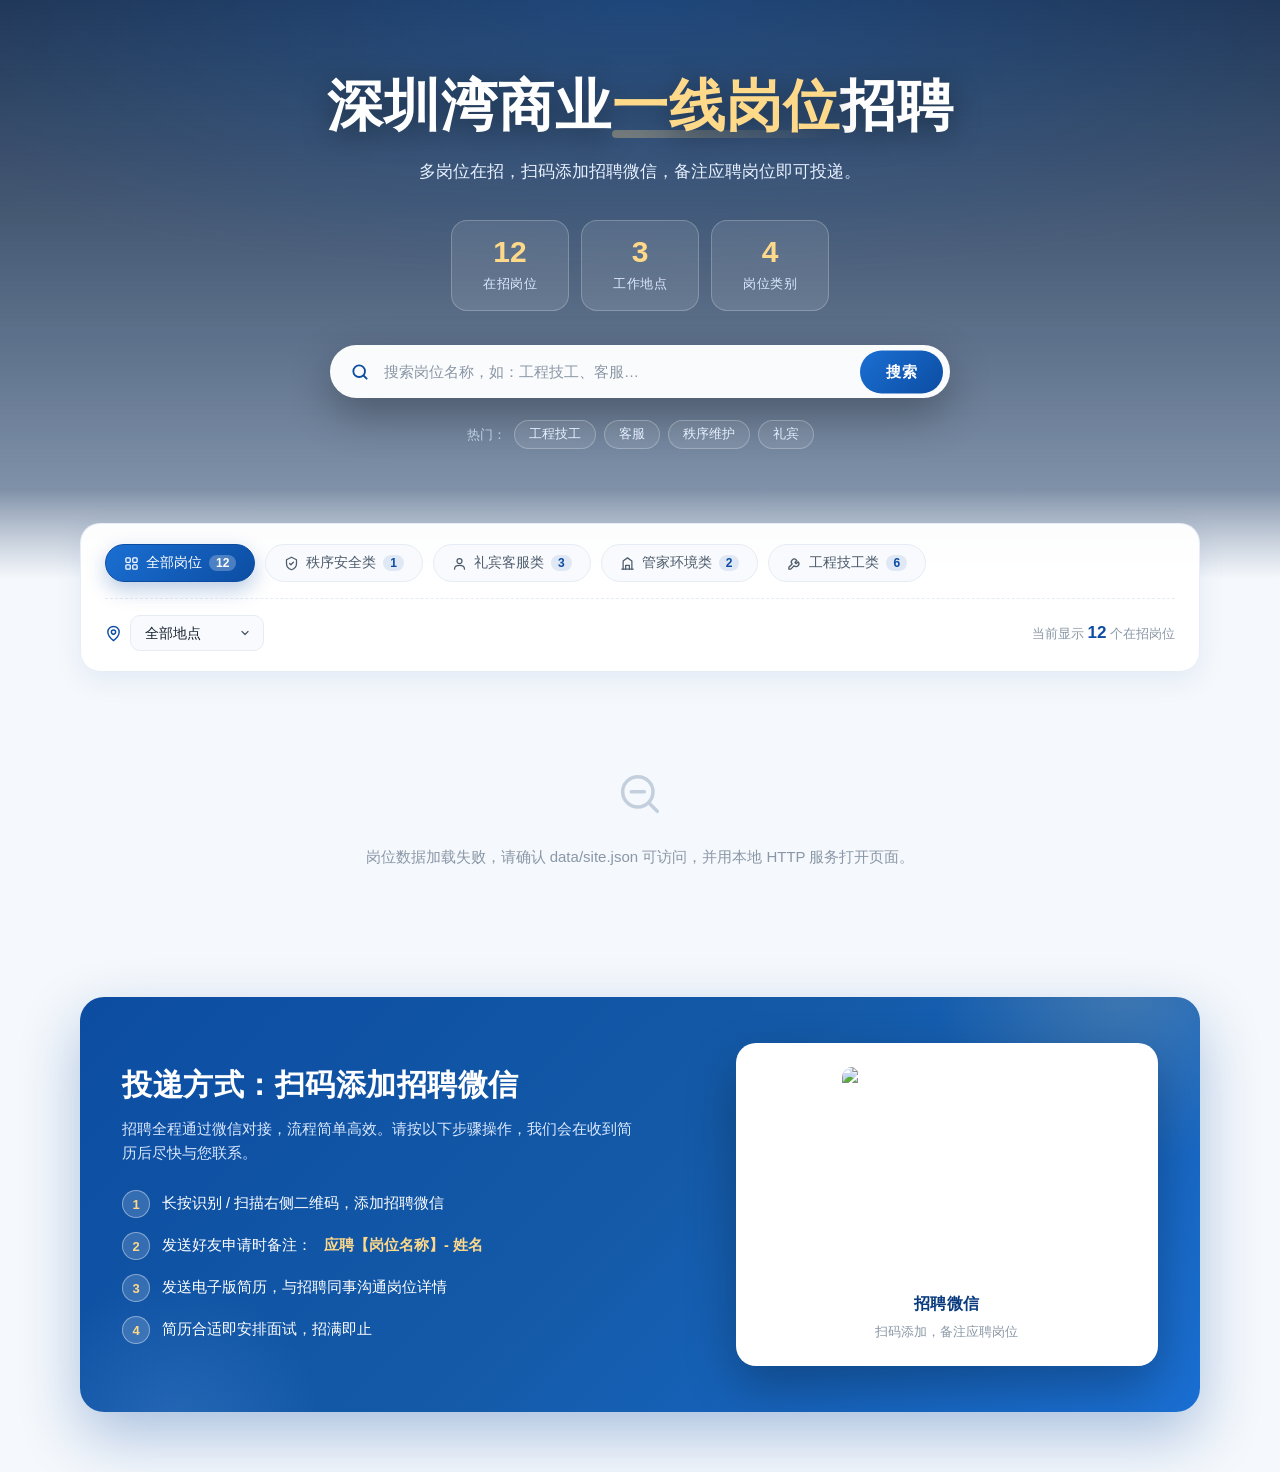
==== index.html @ 170312ee "Publish site: index.html" ====
<!DOCTYPE html>
<html lang="zh-CN">
<head>
    <meta charset="UTF-8">
    <meta name="viewport" content="width=device-width, initial-scale=1.0, viewport-fit=cover">
    <meta name="theme-color" content="#0c4da2">
    <meta name="site-data" content="data/site.json">
    <meta name="description" content="深圳湾商业一线岗位招聘，中国华润大厦、深圳湾万象城、华润金融大厦多岗位在招。">
    <title>深圳湾商业一线岗位招聘 | 中国华润大厦·深圳湾万象城·华润金融大厦</title>
    <style>
        /* ===== 设计令牌 ===== */
        * {
            margin: 0;
            padding: 0;
            box-sizing: border-box;
            -webkit-tap-highlight-color: transparent;
        }
        :root {
            --brand: #0c4da2;
            --brand-2: #1a6fd3;
            --brand-light: #3f8df0;
            --brand-deep: #083a7d;
            --brand-soft: #e8f1fc;
            --accent: #f5a623;
            --accent-soft: #fff6e5;
            --ink: #16212e;
            --ink-2: #4d5b6b;
            --ink-3: #8a97a6;
            --line: #e6ecf4;
            --line-2: #f0f4f9;
            --bg: #f5f8fc;
            --card: #ffffff;
            --radius: 20px;
            --radius-sm: 12px;
            --shadow-sm: 0 2px 10px rgba(12, 77, 162, 0.05);
            --shadow: 0 8px 28px rgba(12, 77, 162, 0.08);
            --shadow-lg: 0 22px 52px rgba(12, 77, 162, 0.16);
            --ease: cubic-bezier(0.4, 0, 0.2, 1);
            --safe-top: env(safe-area-inset-top, 0px);
            --safe-bottom: env(safe-area-inset-bottom, 0px);
        }
        html {
            scroll-behavior: smooth;
            -webkit-text-size-adjust: 100%;
        }
        body {
            font-family: "PingFang SC", "HarmonyOS Sans SC", "Microsoft YaHei", "Helvetica Neue", Arial, sans-serif;
            background: var(--bg);
            color: var(--ink);
            line-height: 1.65;
            -webkit-font-smoothing: antialiased;
            -moz-osx-font-smoothing: grayscale;
            overflow-x: hidden;
        }
        img { max-width: 100%; display: block; }
        button, input, select { font-family: inherit; }
        button { cursor: pointer; }

        /* ===== 滚动进度条 ===== */
        .scroll-progress {
            position: fixed;
            top: 0;
            left: 0;
            height: 3px;
            width: 0%;
            background: linear-gradient(90deg, var(--brand-2), var(--accent));
            z-index: 100;
            transition: width 0.1s linear;
            border-radius: 0 3px 3px 0;
        }

        /* ===== 顶部吸附栏 ===== */
        .sticky-bar {
            position: fixed;
            top: 0;
            left: 0;
            right: 0;
            z-index: 90;
            padding: calc(10px + var(--safe-top)) 16px 10px;
            background: rgba(255, 255, 255, 0.88);
            backdrop-filter: saturate(180%) blur(16px);
            -webkit-backdrop-filter: saturate(180%) blur(16px);
            border-bottom: 1px solid rgba(230, 236, 244, 0.9);
            transform: translateY(-105%);
            transition: transform 0.35s var(--ease), box-shadow 0.35s var(--ease);
        }
        .sticky-bar.show {
            transform: translateY(0);
            box-shadow: 0 4px 20px rgba(12, 77, 162, 0.08);
        }
        .sticky-inner {
            max-width: 1160px;
            margin: 0 auto;
            display: flex;
            align-items: center;
            gap: 12px;
        }
        .sticky-brand {
            display: flex;
            align-items: center;
            gap: 8px;
            font-size: 15px;
            font-weight: 800;
            color: var(--brand-deep);
            white-space: nowrap;
            letter-spacing: 0.5px;
        }
        .sticky-brand .dot {
            width: 8px;
            height: 8px;
            border-radius: 50%;
            background: linear-gradient(135deg, var(--brand-2), var(--accent));
            box-shadow: 0 0 0 4px rgba(26, 111, 211, 0.14);
        }
        .sticky-search {
            flex: 1;
            position: relative;
            display: flex;
            align-items: center;
        }
        .sticky-search svg {
            position: absolute;
            left: 14px;
            width: 16px;
            height: 16px;
            stroke: var(--ink-3);
            pointer-events: none;
        }
        .sticky-search input {
            width: 100%;
            border: 1.5px solid var(--line);
            background: rgba(244, 247, 251, 0.9);
            border-radius: 999px;
            padding: 10px 38px 10px 40px;
            font-size: 14px;
            color: var(--ink);
            outline: none;
            transition: all 0.2s var(--ease);
        }
        .sticky-search input:focus {
            border-color: var(--brand-2);
            background: #fff;
            box-shadow: 0 0 0 3px rgba(26, 111, 211, 0.12);
        }
        .sticky-search input::-webkit-search-cancel-button { display: none; }
        .sticky-clear {
            position: absolute;
            right: 10px;
            width: 22px;
            height: 22px;
            border: none;
            border-radius: 50%;
            background: #dbe4ee;
            color: #fff;
            font-size: 14px;
            line-height: 1;
            display: none;
            align-items: center;
            justify-content: center;
            transition: background 0.2s;
        }
        .sticky-clear.show { display: flex; }
        .sticky-clear:hover { background: var(--ink-3); }
        .sticky-count {
            font-size: 13px;
            white-space: nowrap;
            padding: 6px 12px;
            background: var(--brand-soft);
            border-radius: 999px;
            color: var(--brand);
            font-weight: 600;
        }
        .sticky-count b { font-size: 15px; }

        /* ===== Hero ===== */
        .hero {
            position: relative;
            color: #fff;
            padding: calc(72px + var(--safe-top)) 22px 130px;
            background:
                radial-gradient(120% 80% at 50% 0%, rgba(26, 111, 211, 0.35) 0%, transparent 60%),
                linear-gradient(180deg, rgba(4, 22, 50, 0.88) 0%, rgba(6, 34, 72, 0.68) 50%, rgba(10, 46, 92, 0.42) 100%),
                url("https://aka.doubaocdn.com/s/ggFXIgOr6N") center 30% / cover no-repeat;
            text-align: center;
            overflow: hidden;
        }
        .hero::after {
            content: "";
            position: absolute;
            left: 0; right: 0; bottom: 0;
            height: 90px;
            background: linear-gradient(180deg, transparent, var(--bg));
            z-index: 1;
            pointer-events: none;
        }
        .hero-inner {
            position: relative;
            z-index: 2;
            max-width: 1080px;
            margin: 0 auto;
        }
        .hero h1 {
            font-size: clamp(30px, 6vw, 56px);
            font-weight: 800;
            letter-spacing: 1px;
            line-height: 1.22;
            margin-bottom: 18px;
            text-shadow: 0 6px 30px rgba(0, 0, 0, 0.4);
            animation: fadeDown 0.7s var(--ease) both;
        }
        .hero h1 em {
            font-style: normal;
            color: #ffd98a;
            position: relative;
            display: inline-block;
        }
        .hero h1 em::after {
            content: "";
            position: absolute;
            left: 0; right: 0;
            bottom: 2px;
            height: 8px;
            background: linear-gradient(90deg, rgba(255, 217, 138, 0.35), rgba(255, 217, 138, 0));
            border-radius: 4px;
            z-index: -1;
        }
        .hero-sub {
            font-size: clamp(14px, 2.2vw, 17px);
            color: #e6f0ff;
            max-width: 620px;
            margin: 0 auto 34px;
            opacity: 0.92;
            animation: fadeDown 0.7s var(--ease) 0.1s both;
        }
        .hero-stats {
            display: flex;
            justify-content: center;
            gap: 12px;
            flex-wrap: wrap;
            margin-bottom: 34px;
            animation: fadeDown 0.7s var(--ease) 0.2s both;
        }
        .hero-stat {
            background: rgba(255, 255, 255, 0.1);
            border: 1px solid rgba(255, 255, 255, 0.22);
            backdrop-filter: blur(10px);
            -webkit-backdrop-filter: blur(10px);
            border-radius: 16px;
            padding: 14px 28px;
            min-width: 118px;
            transition: transform 0.25s var(--ease), background 0.25s;
        }
        .hero-stat:hover {
            background: rgba(255, 255, 255, 0.16);
            transform: translateY(-3px);
        }
        .hero-stat b {
            display: block;
            font-size: 30px;
            font-weight: 800;
            color: #ffd98a;
            line-height: 1.15;
            font-variant-numeric: tabular-nums;
        }
        .hero-stat span {
            font-size: 12.5px;
            color: #dbe9ff;
            letter-spacing: 0.5px;
        }

        /* ===== 搜索框 ===== */
        .hero-search {
            position: relative;
            max-width: 620px;
            margin: 0 auto 22px;
            animation: fadeDown 0.7s var(--ease) 0.3s both;
        }
        .hero-search input {
            width: 100%;
            border: none;
            outline: none;
            background: rgba(255, 255, 255, 0.97);
            border-radius: 999px;
            padding: 18px 132px 18px 54px;
            font-size: 15px;
            color: var(--ink);
            box-shadow: 0 16px 44px rgba(0, 0, 0, 0.3);
            transition: box-shadow 0.25s var(--ease);
        }
        .hero-search input:focus {
            box-shadow: 0 16px 44px rgba(0, 0, 0, 0.3), 0 0 0 4px rgba(255, 217, 138, 0.35);
        }
        .hero-search input::placeholder { color: var(--ink-3); }
        .hero-search .search-icon {
            position: absolute;
            left: 20px;
            top: 50%;
            transform: translateY(-50%);
            width: 20px;
            height: 20px;
            stroke: var(--brand);
            pointer-events: none;
        }
        .hero-search .search-btn {
            position: absolute;
            right: 7px;
            top: 50%;
            transform: translateY(-50%);
            border: none;
            cursor: pointer;
            background: linear-gradient(135deg, var(--brand-2), var(--brand));
            color: #fff;
            border-radius: 999px;
            padding: 12px 26px;
            font-size: 15px;
            font-weight: 600;
            transition: transform 0.2s var(--ease), box-shadow 0.2s;
            letter-spacing: 0.5px;
        }
        .hero-search .search-btn:hover {
            transform: translateY(-50%) scale(1.04);
            box-shadow: 0 8px 22px rgba(26, 111, 211, 0.5);
        }
        .hero-search .search-btn:active { transform: translateY(-50%) scale(0.97); }
        .hero-search .clear-btn {
            position: absolute;
            left: 44px;
            top: 50%;
            transform: translateY(-50%);
            width: 22px;
            height: 22px;
            border: none;
            border-radius: 50%;
            background: #dbe4ee;
            color: #fff;
            font-size: 14px;
            line-height: 1;
            display: none;
            align-items: center;
            justify-content: center;
            transition: background 0.2s;
        }
        .hero-search .clear-btn.show { display: flex; }
        .hero-search .clear-btn:hover { background: var(--ink-3); }

        /* ===== 热门搜索标签 ===== */
        .hot-tags {
            display: flex;
            justify-content: center;
            align-items: center;
            flex-wrap: wrap;
            gap: 8px;
            font-size: 13px;
            color: rgba(219, 233, 255, 0.75);
            animation: fadeDown 0.7s var(--ease) 0.4s both;
        }
        .hot-tags button {
            border: 1px solid rgba(255, 255, 255, 0.25);
            background: rgba(255, 255, 255, 0.08);
            color: #e6f0ff;
            border-radius: 999px;
            padding: 5px 14px;
            font-size: 12.5px;
            transition: all 0.2s var(--ease);
        }
        .hot-tags button:hover {
            background: rgba(255, 217, 138, 0.2);
            border-color: rgba(255, 217, 138, 0.6);
            color: #ffd98a;
            transform: translateY(-1px);
        }

        /* ===== 主体容器 ===== */
        .container {
            max-width: 1160px;
            margin: 0 auto;
            padding: 0 20px;
        }

        /* ===== 筛选栏 ===== */
        .toolbar {
            margin-top: -56px;
            position: relative;
            z-index: 5;
            background: rgba(255, 255, 255, 0.96);
            backdrop-filter: blur(10px);
            border-radius: var(--radius);
            box-shadow: var(--shadow);
            padding: 20px 24px;
            border: 1px solid rgba(230, 236, 244, 0.9);
        }
        .chips {
            display: flex;
            flex-wrap: wrap;
            gap: 10px;
            margin-bottom: 16px;
        }
        .chip {
            border: 1.5px solid var(--line);
            background: #f8fafd;
            color: var(--ink-2);
            border-radius: 999px;
            padding: 9px 18px;
            font-size: 14px;
            font-weight: 500;
            cursor: pointer;
            transition: all 0.22s var(--ease);
            display: inline-flex;
            align-items: center;
            gap: 7px;
            white-space: nowrap;
        }
        .chip svg {
            width: 15px;
            height: 15px;
            stroke: currentColor;
            flex-shrink: 0;
        }
        .chip .chip-num {
            font-size: 12px;
            font-weight: 700;
            background: rgba(12, 77, 162, 0.1);
            color: var(--brand);
            border-radius: 999px;
            padding: 1px 7px;
            min-width: 20px;
            text-align: center;
            transition: all 0.22s;
        }
        .chip:hover {
            border-color: var(--brand-2);
            color: var(--brand);
            transform: translateY(-1px);
        }
        .chip.active {
            background: linear-gradient(135deg, var(--brand-2), var(--brand));
            border-color: var(--brand);
            color: #fff;
            box-shadow: 0 8px 20px rgba(12, 77, 162, 0.28);
        }
        .chip.active .chip-num {
            background: rgba(255, 255, 255, 0.25);
            color: #fff;
        }
        .toolbar-row {
            display: flex;
            align-items: center;
            justify-content: space-between;
            gap: 14px;
            flex-wrap: wrap;
            border-top: 1px dashed var(--line);
            padding-top: 16px;
        }
        .toolbar-left {
            display: flex;
            align-items: center;
            gap: 12px;
            flex-wrap: wrap;
        }
        .location-select {
            position: relative;
            display: flex;
            align-items: center;
            gap: 8px;
            font-size: 14px;
            color: var(--ink-2);
        }
        .location-select > svg {
            width: 17px;
            height: 17px;
            stroke: var(--brand);
            flex-shrink: 0;
        }
        .location-select select {
            border: 1.5px solid var(--line);
            background: #f8fafd;
            border-radius: 10px;
            padding: 9px 34px 9px 14px;
            font-size: 14px;
            color: var(--ink);
            outline: none;
            cursor: pointer;
            appearance: none;
            background-image: url("data:image/svg+xml,%3Csvg xmlns='http://www.w3.org/2000/svg' width='12' height='12' viewBox='0 0 24 24' fill='none' stroke='%234d5b6b' stroke-width='2.5' stroke-linecap='round' stroke-linejoin='round'%3E%3Cpolyline points='6 9 12 15 18 9'/%3E%3C/svg%3E");
            background-repeat: no-repeat;
            background-position: right 12px center;
            transition: all 0.2s;
        }
        .location-select select:focus {
            border-color: var(--brand-2);
            box-shadow: 0 0 0 3px rgba(26, 111, 211, 0.12);
        }
        .reset-btn {
            display: none;
            align-items: center;
            gap: 6px;
            border: 1.5px solid var(--line);
            background: #fff;
            color: var(--ink-2);
            border-radius: 10px;
            padding: 9px 14px;
            font-size: 13.5px;
            transition: all 0.2s;
        }
        .reset-btn.show { display: inline-flex; }
        .reset-btn:hover {
            border-color: #ffc9c9;
            color: #d64545;
            background: #fff5f5;
        }
        .reset-btn svg {
            width: 14px;
            height: 14px;
            stroke: currentColor;
        }
        .result-count {
            font-size: 13px;
            color: var(--ink-3);
        }
        .result-count b {
            color: var(--brand);
            font-size: 17px;
            font-weight: 800;
            font-variant-numeric: tabular-nums;
        }

        /* ===== 岗位列表（关键修复：align-items: start） ===== */
        .job-grid {
            display: grid;
            grid-template-columns: repeat(auto-fill, minmax(340px, 1fr));
            gap: 22px;
            margin: 26px 0 40px;
            /* 核心修复：让每张卡片独立高度，展开时不会把同行的卡片一起拉长 */
            align-items: start;
        }
        .job-card {
            background: var(--card);
            border: 1px solid var(--line);
            border-radius: var(--radius);
            box-shadow: var(--shadow-sm);
            padding: 24px 24px 22px;
            display: flex;
            flex-direction: column;
            transition: transform 0.28s var(--ease), box-shadow 0.28s var(--ease), border-color 0.28s;
            position: relative;
            overflow: hidden;
            animation: cardIn 0.45s var(--ease) backwards;
            animation-delay: var(--delay, 0s);
        }
        @keyframes cardIn {
            from { opacity: 0; transform: translateY(18px); }
            to { opacity: 1; transform: translateY(0); }
        }
        .job-card::before {
            content: "";
            position: absolute;
            top: 0;
            left: 0;
            right: 0;
            height: 3px;
            background: linear-gradient(90deg, var(--brand), var(--brand-light), #7cb6f7);
            opacity: 0.9;
        }
        .job-card:hover {
            transform: translateY(-4px);
            box-shadow: var(--shadow-lg);
            border-color: #d6e4f7;
        }
        .job-top {
            display: flex;
            align-items: flex-start;
            justify-content: space-between;
            gap: 12px;
            margin-bottom: 14px;
        }
        .job-title {
            font-size: 19px;
            font-weight: 700;
            color: var(--brand-deep);
            line-height: 1.35;
            letter-spacing: 0.3px;
        }
        .job-tag {
            flex-shrink: 0;
            font-size: 11.5px;
            font-weight: 600;
            color: var(--brand);
            background: var(--brand-soft);
            border: 1px solid #cfe2f8;
            border-radius: 8px;
            padding: 4px 10px;
            white-space: nowrap;
        }
        .job-tag.hot {
            color: #b26a00;
            background: var(--accent-soft);
            border-color: #ffe0b0;
        }
        .job-meta {
            display: grid;
            grid-template-columns: 1fr 1fr;
            gap: 8px 14px;
            margin: 0 0 18px;
        }
        .meta-item {
            display: flex;
            align-items: center;
            gap: 7px;
            font-size: 13.5px;
            color: var(--ink-2);
            min-width: 0;
        }
        .meta-item svg {
            width: 15px;
            height: 15px;
            stroke: var(--brand-light);
            flex-shrink: 0;
        }
        .meta-item span {
            overflow: hidden;
            text-overflow: ellipsis;
            white-space: nowrap;
        }
        .meta-item.full {
            grid-column: 1 / -1;
        }
        .meta-item.full span {
            white-space: normal;
            line-height: 1.5;
        }
        .job-actions {
            margin-top: auto;
            display: flex;
            gap: 10px;
        }
        .btn {
            border: none;
            cursor: pointer;
            border-radius: 12px;
            font-size: 14.5px;
            font-weight: 600;
            padding: 13px 18px;
            display: inline-flex;
            align-items: center;
            justify-content: center;
            gap: 8px;
            transition: all 0.22s var(--ease);
            text-decoration: none;
            min-height: 46px;
        }
        .btn svg {
            width: 16px;
            height: 16px;
            stroke: currentColor;
            flex-shrink: 0;
        }
        .btn-primary {
            flex: 1;
            background: linear-gradient(135deg, var(--brand-2), var(--brand));
            color: #fff;
            box-shadow: 0 8px 20px rgba(12, 77, 162, 0.24);
        }
        .btn-primary:hover {
            transform: translateY(-2px);
            box-shadow: 0 12px 28px rgba(12, 77, 162, 0.36);
        }
        .btn-primary:active { transform: translateY(0) scale(0.98); }
        .btn-ghost {
            background: var(--brand-soft);
            color: var(--brand);
            border: 1px solid #cfe2f8;
        }
        .btn-ghost:hover {
            background: #dceafb;
            border-color: #b5d2f2;
        }
        .btn-ghost:active { transform: scale(0.98); }
        .btn-ghost svg {
            transition: transform 0.28s var(--ease);
        }
        .btn-ghost.open svg { transform: rotate(180deg); }

        /* 详情展开 */
        .job-detail {
            display: grid;
            grid-template-rows: 0fr;
            transition: grid-template-rows 0.4s var(--ease);
            border-top: 1px dashed transparent;
            margin-top: 0;
        }
        .job-detail > .detail-inner {
            overflow: hidden;
            min-height: 0; /* 关键：配合 0fr→1fr 动画，防止内容溢出撑开 */
        }
        .job-detail.open {
            grid-template-rows: 1fr;
            border-top-color: var(--line);
            margin-top: 18px;
        }
        .job-detail.open > .detail-inner {
            padding-top: 18px;
        }
        .detail-block { margin-bottom: 16px; }
        .detail-block:last-child { margin-bottom: 0; }
        .detail-block h4 {
            font-size: 14px;
            font-weight: 700;
            color: var(--brand-deep);
            margin-bottom: 10px;
            display: flex;
            align-items: center;
            gap: 7px;
        }
        .detail-block h4 svg {
            width: 15px;
            height: 15px;
            stroke: var(--brand);
            flex-shrink: 0;
        }
        .detail-block ul { list-style: none; padding: 0; }
        .detail-block li {
            position: relative;
            padding-left: 20px;
            font-size: 13.5px;
            color: var(--ink-2);
            margin-bottom: 7px;
            line-height: 1.72;
        }
        .detail-block li::before {
            content: "";
            position: absolute;
            left: 4px;
            top: 10px;
            width: 6px;
            height: 6px;
            border-radius: 50%;
            background: var(--brand-light);
        }

        /* 空状态 */
        .empty-state {
            text-align: center;
            padding: 70px 20px;
            color: var(--ink-3);
            grid-column: 1 / -1;
            animation: cardIn 0.4s var(--ease);
        }
        .empty-state svg {
            width: 52px;
            height: 52px;
            stroke: #c3cfdc;
            margin: 0 auto 16px;
        }
        .empty-state p {
            font-size: 15px;
            margin-bottom: 18px;
        }
        .empty-state .btn-reset {
            display: inline-flex;
            align-items: center;
            gap: 6px;
            border: 1.5px solid var(--line);
            background: #fff;
            color: var(--brand);
            border-radius: 999px;
            padding: 9px 22px;
            font-size: 14px;
            font-weight: 600;
            transition: all 0.2s;
        }
        .empty-state .btn-reset:hover {
            border-color: var(--brand-2);
            background: var(--brand-soft);
        }

        /* ===== 投递引导 ===== */
        .apply-guide {
            position: relative;
            background: linear-gradient(135deg, #0c4da2 0%, #145aa8 50%, #1a6fd3 100%);
            border-radius: 24px;
            padding: 46px 42px;
            color: #fff;
            margin: 20px 0 60px;
            display: grid;
            grid-template-columns: 1.35fr 1fr;
            gap: 44px;
            align-items: center;
            box-shadow: 0 24px 60px rgba(12, 77, 162, 0.32);
            overflow: hidden;
        }
        .apply-guide::before {
            content: "";
            position: absolute;
            top: -50%;
            right: -10%;
            width: 380px;
            height: 380px;
            border-radius: 50%;
            background: radial-gradient(circle, rgba(255, 217, 138, 0.18), transparent 70%);
            pointer-events: none;
        }
        .apply-guide::after {
            content: "";
            position: absolute;
            bottom: -40%;
            left: -5%;
            width: 300px;
            height: 300px;
            border-radius: 50%;
            background: radial-gradient(circle, rgba(124, 182, 247, 0.18), transparent 70%);
            pointer-events: none;
        }
        .apply-guide > * { position: relative; z-index: 1; }
        .apply-guide h2 {
            font-size: clamp(22px, 3vw, 30px);
            font-weight: 800;
            margin-bottom: 14px;
            line-height: 1.3;
            letter-spacing: 0.5px;
        }
        .apply-guide p {
            color: #dbe9ff;
            font-size: 14.5px;
            margin-bottom: 24px;
            max-width: 520px;
        }
        .guide-steps {
            list-style: none;
            display: flex;
            flex-direction: column;
            gap: 14px;
        }
        .guide-steps li {
            display: flex;
            align-items: center;
            gap: 12px;
            font-size: 14.5px;
            line-height: 1.5;
        }
        .guide-steps li b {
            color: #ffd98a;
            font-weight: 700;
        }
        .guide-steps .step-num {
            width: 28px;
            height: 28px;
            flex-shrink: 0;
            border-radius: 50%;
            background: rgba(255, 255, 255, 0.16);
            border: 1px solid rgba(255, 255, 255, 0.4);
            display: inline-flex;
            align-items: center;
            justify-content: center;
            font-size: 13px;
            font-weight: 700;
            color: #ffd98a;
        }
        .qr-box {
            background: #fff;
            border-radius: 20px;
            padding: 24px;
            text-align: center;
            box-shadow: 0 20px 50px rgba(0, 0, 0, 0.28);
            transition: transform 0.3s var(--ease);
        }
        .qr-box:hover { transform: translateY(-4px); }
        .qr-box img {
            width: 210px;
            height: 210px;
            margin: 0 auto 14px;
            border-radius: 10px;
        }
        .qr-box .qr-title {
            font-weight: 800;
            color: var(--brand-deep);
            font-size: 16px;
            margin-bottom: 4px;
            letter-spacing: 0.5px;
        }
        .qr-box .qr-tip {
            font-size: 12.5px;
            color: var(--ink-3);
        }

        /* ===== 返回顶部 ===== */
        .scroll-top {
            position: fixed;
            right: 20px;
            bottom: calc(24px + var(--safe-bottom));
            width: 48px;
            height: 48px;
            border: none;
            border-radius: 50%;
            background: rgba(255, 255, 255, 0.96);
            backdrop-filter: blur(10px);
            color: var(--brand);
            box-shadow: 0 8px 26px rgba(12, 77, 162, 0.22);
            border: 1px solid var(--line);
            display: flex;
            align-items: center;
            justify-content: center;
            z-index: 60;
            opacity: 0;
            visibility: hidden;
            transform: translateY(12px) scale(0.9);
            transition: all 0.3s var(--ease);
        }
        .scroll-top.show {
            opacity: 1;
            visibility: visible;
            transform: translateY(0) scale(1);
        }
        .scroll-top:hover {
            background: var(--brand);
            color: #fff;
            transform: translateY(-3px) scale(1.06);
            box-shadow: 0 12px 30px rgba(12, 77, 162, 0.35);
        }
        .scroll-top svg {
            width: 20px;
            height: 20px;
            stroke: currentColor;
            stroke-width: 2.5;
        }

        /* ===== 弹窗 ===== */
        .modal-mask {
            position: fixed;
            inset: 0;
            background: rgba(6, 22, 44, 0.68);
            backdrop-filter: blur(6px);
            -webkit-backdrop-filter: blur(6px);
            display: flex;
            align-items: center;
            justify-content: center;
            z-index: 120;
            opacity: 0;
            visibility: hidden;
            transition: opacity 0.28s var(--ease), visibility 0.28s;
            padding: 20px;
        }
        .modal-mask.show {
            opacity: 1;
            visibility: visible;
        }
        .modal {
            background: #fff;
            border-radius: 24px;
            width: 100%;
            max-width: 400px;
            padding: 32px 28px 26px;
            text-align: center;
            transform: translateY(24px) scale(0.95);
            transition: transform 0.32s var(--ease);
            box-shadow: 0 40px 90px rgba(0, 0, 0, 0.4);
            position: relative;
            max-height: calc(100vh - 40px);
            overflow-y: auto;
        }
        .modal-mask.show .modal {
            transform: translateY(0) scale(1);
        }
        .modal-close {
            position: absolute;
            top: 14px;
            right: 14px;
            width: 36px;
            height: 36px;
            border: none;
            border-radius: 50%;
            background: #f0f4f9;
            color: var(--ink-2);
            cursor: pointer;
            font-size: 20px;
            line-height: 1;
            display: flex;
            align-items: center;
            justify-content: center;
            transition: all 0.2s;
        }
        .modal-close:hover {
            background: #e2eaf3;
            transform: rotate(90deg);
        }
        .modal-badge {
            display: inline-flex;
            align-items: center;
            gap: 6px;
            background: var(--brand-soft);
            color: var(--brand);
            border: 1px solid #cfe2f8;
            border-radius: 999px;
            font-size: 12px;
            font-weight: 600;
            padding: 5px 14px;
            margin-bottom: 14px;
        }
        .modal-badge::before {
            content: "";
            width: 6px;
            height: 6px;
            border-radius: 50%;
            background: #2ecc71;
            box-shadow: 0 0 0 3px rgba(46, 204, 113, 0.18);
        }
        .modal h3 {
            font-size: 21px;
            color: var(--brand-deep);
            margin-bottom: 6px;
            font-weight: 800;
        }
        .modal .modal-job-name {
            font-size: 15px;
            color: var(--ink-2);
            margin-bottom: 22px;
        }
        .modal img {
            width: 200px;
            height: 200px;
            margin: 0 auto 18px;
            border-radius: 12px;
            border: 1px solid var(--line);
            box-shadow: 0 8px 24px rgba(12, 77, 162, 0.1);
        }
        .modal .modal-tip {
            background: linear-gradient(135deg, #fff8ec, #fffdf8);
            border: 1px solid #ffe2b3;
            border-radius: 12px;
            color: #a05a00;
            font-size: 13px;
            padding: 12px 14px;
            line-height: 1.65;
            text-align: left;
        }
        .modal .modal-tip b { color: #d97706; }

        /* ===== 动画 ===== */
        @keyframes fadeDown {
            from { opacity: 0; transform: translateY(-14px); }
            to { opacity: 1; transform: translateY(0); }
        }

        /* ===== 响应式 ===== */
        @media (max-width: 900px) {
            .apply-guide {
                grid-template-columns: 1fr;
                padding: 36px 26px;
                gap: 28px;
            }
        }
        @media (max-width: 768px) {
            .container { padding: 0 16px; }
            .hero {
                padding: calc(52px + var(--safe-top)) 18px 110px;
            }
            .hero-stats { gap: 8px; }
            .hero-stat {
                padding: 12px 20px;
                min-width: 100px;
                flex: 1;
                max-width: 140px;
            }
            .hero-stat b { font-size: 25px; }
            .job-grid {
                grid-template-columns: 1fr;
                gap: 16px;
                margin: 20px 0 32px;
            }
            .job-card { padding: 20px 18px 18px; }
            .job-title { font-size: 18px; }

            .toolbar {
                padding: 16px 0 14px;
                border-radius: 18px;
                overflow: hidden;
            }
            .chips {
                flex-wrap: nowrap;
                overflow-x: auto;
                overflow-y: hidden;
                padding: 0 16px 4px;
                margin-bottom: 12px;
                gap: 8px;
                scrollbar-width: none;
                -ms-overflow-style: none;
                scroll-snap-type: x proximity;
                -webkit-overflow-scrolling: touch;
            }
            .chips::-webkit-scrollbar { display: none; }
            .chip {
                scroll-snap-align: start;
                padding: 8px 15px;
                font-size: 13.5px;
            }
            .toolbar-row {
                padding: 12px 16px 0;
                gap: 10px;
            }
            .toolbar-left { gap: 8px; width: 100%; }
            .location-select { flex: 1; }
            .location-select select { width: 100%; }
            .reset-btn { padding: 9px 12px; font-size: 13px; }
            .result-count {
                width: 100%;
                text-align: left;
                font-size: 12.5px;
            }
        }
        @media (max-width: 480px) {
            .hero { padding: calc(44px + var(--safe-top)) 16px 100px; }
            .hero-sub { margin-bottom: 26px; }
            .hero-stats { margin-bottom: 26px; }
            .hero-stat {
                padding: 10px 14px;
                min-width: 88px;
                border-radius: 14px;
            }
            .hero-stat b { font-size: 22px; }
            .hero-stat span { font-size: 11.5px; }

            .hero-search input {
                padding: 16px 100px 16px 46px;
                font-size: 14.5px;
            }
            .hero-search .search-icon { left: 17px; width: 18px; height: 18px; }
            .hero-search .search-btn {
                padding: 11px 18px;
                font-size: 14px;
            }
            .hero-search .clear-btn { left: 38px; }

            .hot-tags { font-size: 12px; gap: 6px; }
            .hot-tags button { padding: 4px 11px; font-size: 12px; }

            .sticky-brand { display: none; }
            .sticky-count { padding: 5px 10px; font-size: 12px; }

            .apply-guide {
                padding: 30px 20px;
                border-radius: 20px;
                margin-bottom: 40px;
            }
            .qr-box img { width: 180px; height: 180px; }

            .scroll-top {
                width: 44px;
                height: 44px;
                right: 14px;
                bottom: calc(18px + var(--safe-bottom));
            }

            .job-actions { gap: 8px; }
            .btn { padding: 12px 14px; font-size: 14px; min-height: 44px; }

            .modal { padding: 28px 22px 22px; border-radius: 22px; }
            .modal img { width: 180px; height: 180px; }
        }

        @media (max-height: 500px) and (orientation: landscape) {
            .modal { max-height: 90vh; }
            .modal img { width: 140px; height: 140px; }
        }

        @media (prefers-reduced-motion: reduce) {
            * {
                animation: none !important;
                transition: none !important;
                scroll-behavior: auto !important;
            }
        }
    </style>
</head>
<body>
    <!-- ===== 滚动进度 ===== -->
    <div class="scroll-progress" id="scrollProgress"></div>

    <!-- ===== 吸附顶栏 ===== -->
    <header class="sticky-bar" id="stickyBar">
        <div class="sticky-inner">
            <div class="sticky-brand">
                <span class="dot"></span>
                <span id="stickyBrandText">深圳湾招聘</span>
            </div>
            <div class="sticky-search">
                <svg viewBox="0 0 24 24" fill="none" stroke-width="2.2" stroke-linecap="round" stroke-linejoin="round"><circle cx="11" cy="11" r="7"/><path d="m20 20-3.5-3.5"/></svg>
                <input type="search" id="stickySearch" placeholder="搜索岗位名称…" aria-label="搜索岗位">
                <button class="sticky-clear" id="stickyClear" aria-label="清空搜索">×</button>
            </div>
            <span class="sticky-count"><b id="stickyCount">12</b> 个</span>
        </div>
    </header>

    <!-- ===== Hero 首屏（已删除图一标签） ===== -->
    <header class="hero" id="hero">
        <div class="hero-inner">
            <h1 id="heroTitle">深圳湾商业<em>一线岗位</em>招聘</h1>
            <p class="hero-sub" id="heroSub">多岗位在招，扫码添加招聘微信，备注应聘岗位即可投递。</p>
            <div class="hero-stats">
                <div class="hero-stat"><b id="statJobs">12</b><span>在招岗位</span></div>
                <div class="hero-stat"><b id="statLocations">3</b><span>工作地点</span></div>
                <div class="hero-stat"><b id="statCategories">4</b><span>岗位类别</span></div>
            </div>
            <div class="hero-search">
                <svg class="search-icon" viewBox="0 0 24 24" fill="none" stroke-width="2.2" stroke-linecap="round" stroke-linejoin="round"><circle cx="11" cy="11" r="7"/><path d="m20 20-3.5-3.5"/></svg>
                <input type="text" id="searchInput" placeholder="搜索岗位名称，如：工程技工、客服…" aria-label="搜索岗位" autocomplete="off">
                <button class="clear-btn" id="searchClear" aria-label="清空搜索">×</button>
                <button class="search-btn" id="searchBtn">搜索</button>
            </div>
            <div class="hot-tags" id="hotTags">
                <span>热门：</span>
                <button data-key="工程技工">工程技工</button>
                <button data-key="客服">客服</button>
                <button data-key="秩序">秩序维护</button>
                <button data-key="礼宾">礼宾</button>
            </div>
        </div>
    </header>

    <main class="container">
        <!-- ===== 筛选栏 ===== -->
        <section class="toolbar" id="toolbar">
            <div class="chips" id="categoryChips">
                <button class="chip active" data-category="all">
                    <svg viewBox="0 0 24 24" fill="none" stroke-width="2" stroke-linecap="round" stroke-linejoin="round"><rect x="3" y="3" width="7" height="7" rx="1.5"/><rect x="14" y="3" width="7" height="7" rx="1.5"/><rect x="3" y="14" width="7" height="7" rx="1.5"/><rect x="14" y="14" width="7" height="7" rx="1.5"/></svg>
                    全部岗位
                    <span class="chip-num" data-num="all">12</span>
                </button>
                <button class="chip" data-category="security">
                    <svg viewBox="0 0 24 24" fill="none" stroke-width="2" stroke-linecap="round" stroke-linejoin="round"><path d="M12 2 4 6v6c0 5 3.4 8.6 8 10 4.6-1.4 8-5 8-10V6l-8-4z"/><path d="m9 12 2 2 4-4"/></svg>
                    秩序安全类
                    <span class="chip-num" data-num="security">1</span>
                </button>
                <button class="chip" data-category="reception">
                    <svg viewBox="0 0 24 24" fill="none" stroke-width="2" stroke-linecap="round" stroke-linejoin="round"><circle cx="12" cy="8" r="4"/><path d="M4 21c0-4 3.6-6 8-6s8 2 8 6"/></svg>
                    礼宾客服类
                    <span class="chip-num" data-num="reception">3</span>
                </button>
                <button class="chip" data-category="steward">
                    <svg viewBox="0 0 24 24" fill="none" stroke-width="2" stroke-linecap="round" stroke-linejoin="round"><path d="M3 21h18"/><path d="M5 21V8l7-5 7 5v13"/><path d="M9 21v-6h6v6"/></svg>
                    管家环境类
                    <span class="chip-num" data-num="steward">2</span>
                </button>
                <button class="chip" data-category="engineering">
                    <svg viewBox="0 0 24 24" fill="none" stroke-width="2" stroke-linecap="round" stroke-linejoin="round"><path d="M14.7 6.3a4.5 4.5 0 0 0-6.4 6.4L3 18v3h3l5.3-5.3a4.5 4.5 0 0 0 6.4-6.4l-3 3-2-2 3-3z"/></svg>
                    工程技工类
                    <span class="chip-num" data-num="engineering">6</span>
                </button>
            </div>
            <div class="toolbar-row">
                <div class="toolbar-left">
                    <div class="location-select">
                        <svg viewBox="0 0 24 24" fill="none" stroke-width="2" stroke-linecap="round" stroke-linejoin="round"><path d="M20 10c0 6-8 12-8 12S4 16 4 10a8 8 0 1 1 16 0z"/><circle cx="12" cy="10" r="3"/></svg>
                        <select id="locationFilter" aria-label="按工作地点筛选">
                            <option value="">全部地点</option>
                            <option value="中国华润大厦">中国华润大厦</option>
                            <option value="深圳湾万象城">深圳湾万象城</option>
                            <option value="华润金融大厦">华润金融大厦</option>
                        </select>
                    </div>
                    <button class="reset-btn" id="resetBtn">
                        <svg viewBox="0 0 24 24" fill="none" stroke-width="2" stroke-linecap="round" stroke-linejoin="round"><path d="M3 12a9 9 0 1 0 3-6.7L3 8"/><path d="M3 3v5h5"/></svg>
                        重置筛选
                    </button>
                </div>
                <div class="result-count">当前显示 <b id="resultCount">12</b> 个在招岗位</div>
            </div>
        </section>

        <!-- ===== 岗位列表 ===== -->
        <section class="job-grid" id="jobGrid" aria-live="polite"></section>

        <!-- ===== 投递引导 ===== -->
        <section class="apply-guide">
            <div>
                <h2 id="applyTitle">投递方式：扫码添加招聘微信</h2>
                <p id="applyIntro">招聘全程通过微信对接，流程简单高效。请按以下步骤操作，我们会在收到简历后尽快与您联系。</p>
                <ul class="guide-steps" id="applySteps">
                    <li><span class="step-num">1</span>长按识别 / 扫描右侧二维码，添加招聘微信</li>
                    <li><span class="step-num">2</span>发送好友申请时备注：<b>应聘【岗位名称】- 姓名</b></li>
                    <li><span class="step-num">3</span>发送电子版简历，与招聘同事沟通岗位详情</li>
                    <li><span class="step-num">4</span>简历合适即安排面试，招满即止</li>
                </ul>
            </div>
            <div class="qr-box">
                <img id="applyQrImg" src="https://aka.doubaocdn.com/s/7hiVuwWQVt" alt="招聘微信二维码" loading="lazy">
                <div class="qr-title" id="applyQrTitle">招聘微信</div>
                <div class="qr-tip" id="applyQrTip">扫码添加，备注应聘岗位</div>
            </div>
        </section>
    </main>

    <!-- ===== 返回顶部 ===== -->
    <button class="scroll-top" id="scrollTop" aria-label="返回顶部">
        <svg viewBox="0 0 24 24" fill="none" stroke-linecap="round" stroke-linejoin="round"><path d="m18 15-6-6-6 6"/></svg>
    </button>

    <!-- ===== 投递弹窗 ===== -->
    <div class="modal-mask" id="applyModal" role="dialog" aria-modal="true">
        <div class="modal">
            <button class="modal-close" id="modalClose" aria-label="关闭">&times;</button>
            <span class="modal-badge" id="modalBadge">微信投递</span>
            <h3 id="modalTitle">扫码添加招聘微信</h3>
            <p class="modal-job-name" id="modalJobName"></p>
            <img id="modalQrImg" src="https://aka.doubaocdn.com/s/7hiVuwWQVt" alt="招聘微信二维码">
            <div class="modal-tip">长按识别二维码添加招聘微信<br>备注：应聘【<b id="modalJobTip"></b>】- 姓名</div>
        </div>
    </div>

    <script>
    (function () {
        'use strict';

        /* ===================== 站点数据（外置 JSON） ===================== */
        /* ===================== 图标 ===================== */
        const ICONS = {
            pin: '<svg viewBox="0 0 24 24" fill="none" stroke-width="2" stroke-linecap="round" stroke-linejoin="round"><path d="M20 10c0 6-8 12-8 12S4 16 4 10a8 8 0 1 1 16 0z"/><circle cx="12" cy="10" r="3"/></svg>',
            users: '<svg viewBox="0 0 24 24" fill="none" stroke-width="2" stroke-linecap="round" stroke-linejoin="round"><path d="M17 21v-2a4 4 0 0 0-4-4H5a4 4 0 0 0-4 4v2"/><circle cx="9" cy="7" r="4"/><path d="M23 21v-2a4 4 0 0 0-3-3.87"/><path d="M16 3.13a4 4 0 0 1 0 7.75"/></svg>',
            wechat: '<svg viewBox="0 0 24 24" fill="none" stroke-width="2" stroke-linecap="round" stroke-linejoin="round"><path d="M21 11.5a8.38 8.38 0 0 1-.9 3.8 8.5 8.5 0 0 1-7.6 4.7 8.38 8.38 0 0 1-3.8-.9L3 21l1.9-5.7a8.38 8.38 0 0 1-.9-3.8 8.5 8.5 0 0 1 4.7-7.6 8.38 8.38 0 0 1 3.8-.9h.5a8.48 8.48 0 0 1 8 8v.5z"/></svg>',
            task: '<svg viewBox="0 0 24 24" fill="none" stroke-width="2" stroke-linecap="round" stroke-linejoin="round"><path d="M9 11l3 3L22 4"/><path d="M21 12v7a2 2 0 0 1-2 2H5a2 2 0 0 1-2-2V5a2 2 0 0 1 2-2h11"/></svg>',
            cap: '<svg viewBox="0 0 24 24" fill="none" stroke-width="2" stroke-linecap="round" stroke-linejoin="round"><path d="M22 10 12 5 2 10l10 5 10-5z"/><path d="M6 12v5c0 1.7 2.7 3 6 3s6-1.3 6-3v-5"/></svg>',
            chevron: '<svg viewBox="0 0 24 24" fill="none" stroke-width="2" stroke-linecap="round" stroke-linejoin="round"><polyline points="6 9 12 15 18 9"/></svg>',
            empty: '<svg viewBox="0 0 24 24" fill="none" stroke-width="1.6" stroke-linecap="round" stroke-linejoin="round"><circle cx="11" cy="11" r="7"/><path d="m20 20-3.5-3.5"/><path d="M8 11h6"/></svg>'
        };

        const CHIP_ICONS = {"all": "<svg viewBox=\"0 0 24 24\" fill=\"none\" stroke-width=\"2\" stroke-linecap=\"round\" stroke-linejoin=\"round\"><rect x=\"3\" y=\"3\" width=\"7\" height=\"7\" rx=\"1.5\"/><rect x=\"14\" y=\"3\" width=\"7\" height=\"7\" rx=\"1.5\"/><rect x=\"3\" y=\"14\" width=\"7\" height=\"7\" rx=\"1.5\"/><rect x=\"14\" y=\"14\" width=\"7\" height=\"7\" rx=\"1.5\"/></svg>", "security": "<svg viewBox=\"0 0 24 24\" fill=\"none\" stroke-width=\"2\" stroke-linecap=\"round\" stroke-linejoin=\"round\"><path d=\"M12 2 4 6v6c0 5 3.4 8.6 8 10 4.6-1.4 8-5 8-10V6l-8-4z\"/><path d=\"m9 12 2 2 4-4\"/></svg>", "reception": "<svg viewBox=\"0 0 24 24\" fill=\"none\" stroke-width=\"2\" stroke-linecap=\"round\" stroke-linejoin=\"round\"><circle cx=\"12\" cy=\"8\" r=\"4\"/><path d=\"M4 21c0-4 3.6-6 8-6s8 2 8 6\"/></svg>", "steward": "<svg viewBox=\"0 0 24 24\" fill=\"none\" stroke-width=\"2\" stroke-linecap=\"round\" stroke-linejoin=\"round\"><path d=\"M3 21h18\"/><path d=\"M5 21V8l7-5 7 5v13\"/><path d=\"M9 21v-6h6v6\"/></svg>", "engineering": "<svg viewBox=\"0 0 24 24\" fill=\"none\" stroke-width=\"2\" stroke-linecap=\"round\" stroke-linejoin=\"round\"><path d=\"M14.7 6.3a4.5 4.5 0 0 0-6.4 6.4L3 18v3h3l5.3-5.3a4.5 4.5 0 0 0 6.4-6.4l-3 3-2-2 3-3z\"/></svg>"};

        /* ===================== 状态 ===================== */
        let jobs = [];
        let siteConfig = null;
        const state = {
            category: 'all',
            location: '',
            search: ''
        };

        /* ===================== DOM 引用 ===================== */
        const $ = id => document.getElementById(id);
        const grid = $('jobGrid');
        const resultCount = $('resultCount');
        const stickyCount = $('stickyCount');
        const searchInput = $('searchInput');
        const stickySearch = $('stickySearch');
        const searchClear = $('searchClear');
        const stickyClear = $('stickyClear');
        const resetBtn = $('resetBtn');
        const scrollTopBtn = $('scrollTop');
        const stickyBar = $('stickyBar');
        const progress = $('scrollProgress');
        const applyModal = $('applyModal');

        function escapeHtml(str) {
            return String(str == null ? '' : str)
                .replace(/&/g, '&amp;')
                .replace(/</g, '&lt;')
                .replace(/>/g, '&gt;')
                .replace(/"/g, '&quot;');
        }

        function resolveDataUrl() {
            const meta = document.querySelector('meta[name="site-data"]');
            if (meta && meta.content) return meta.content;
            return 'data/site.json';
        }

        function applySiteCopy(site) {
            document.title = site.siteTitle || document.title;
            const brand = document.getElementById('stickyBrandText');
            if (brand && site.stickyBrand) brand.textContent = site.stickyBrand;
            const heroTitle = document.getElementById('heroTitle');
            if (heroTitle && site.heroTitleHtml) heroTitle.innerHTML = site.heroTitleHtml;
            const heroSub = document.getElementById('heroSub');
            if (heroSub && site.heroSub) heroSub.textContent = site.heroSub;
            if ($('statJobs')) $('statJobs').textContent = String((site.jobs || []).length);
            if ($('statLocations')) {
                $('statLocations').textContent = String(
                    site.statLocations != null ? site.statLocations : (site.locations || []).length
                );
            }
            if ($('statCategories')) {
                $('statCategories').textContent = String(
                    site.statCategories != null
                        ? site.statCategories
                        : Math.max(0, (site.categories || []).filter(c => c.id !== 'all').length)
                );
            }
            if (searchInput && site.searchPlaceholder) searchInput.placeholder = site.searchPlaceholder;

            const hotTags = document.getElementById('hotTags');
            if (hotTags && Array.isArray(site.hotTags)) {
                hotTags.innerHTML = '<span>热门：</span>' + site.hotTags.map(function (t) {
                    return '<button type="button" data-key="' + escapeHtml(t.key) + '">' +
                        escapeHtml(t.label || t.key) + '</button>';
                }).join('');
                hotTags.querySelectorAll('button').forEach(function (btn) {
                    btn.addEventListener('click', function () {
                        applySearch(this.getAttribute('data-key'));
                        document.getElementById('toolbar').scrollIntoView({ behavior: 'smooth', block: 'start' });
                    });
                });
            }

            const chips = document.getElementById('categoryChips');
            if (chips && Array.isArray(site.categories)) {
                chips.innerHTML = site.categories.map(function (cat, idx) {
                    const icon = CHIP_ICONS[cat.id] || CHIP_ICONS.all;
                    const active = (idx === 0 || cat.id === 'all') ? ' active' : '';
                    return '<button class="chip' + active + '" data-category="' + escapeHtml(cat.id) + '">' +
                        icon + ' ' + escapeHtml(cat.name) +
                        '<span class="chip-num" data-num="' + escapeHtml(cat.id) + '">0</span></button>';
                }).join('');
                chips.querySelectorAll('.chip').forEach(function (chip) {
                    chip.addEventListener('click', function () {
                        chips.querySelectorAll('.chip').forEach(function (c) { c.classList.remove('active'); });
                        this.classList.add('active');
                        state.category = this.getAttribute('data-category');
                        renderJobs();
                    });
                });
            }

            const locSel = $('locationFilter');
            if (locSel && Array.isArray(site.locations)) {
                locSel.innerHTML = '<option value="">全部地点</option>' + site.locations.map(function (loc) {
                    return '<option value="' + escapeHtml(loc) + '">' + escapeHtml(loc) + '</option>';
                }).join('');
            }

            const apply = site.apply || {};
            const applyTitle = document.getElementById('applyTitle');
            if (applyTitle && apply.title) applyTitle.textContent = apply.title;
            const applyIntro = document.getElementById('applyIntro');
            if (applyIntro && apply.intro) applyIntro.textContent = apply.intro;
            const applySteps = document.getElementById('applySteps');
            if (applySteps && Array.isArray(apply.steps)) {
                applySteps.innerHTML = apply.steps.map(function (step, i) {
                    let html = escapeHtml(step);
                    html = html.replace(/应聘【岗位名称】- 姓名/g, '<b>应聘【岗位名称】- 姓名</b>');
                    return '<li><span class="step-num">' + (i + 1) + '</span>' + html + '</li>';
                }).join('');
            }
            const qrImg = document.getElementById('applyQrImg');
            const modalQr = document.getElementById('modalQrImg');
            if (apply.qrImage) {
                if (qrImg) { qrImg.src = apply.qrImage; qrImg.alt = '招聘微信二维码'; }
                if (modalQr) { modalQr.src = apply.qrImage; modalQr.alt = '招聘微信二维码'; }
            }
            const qrTitle = document.getElementById('applyQrTitle');
            if (qrTitle && apply.qrTitle) qrTitle.textContent = apply.qrTitle;
            const qrTip = document.getElementById('applyQrTip');
            if (qrTip && apply.qrTip) qrTip.textContent = apply.qrTip;
            const modalBadge = document.getElementById('modalBadge');
            if (modalBadge && apply.modalBadge) modalBadge.textContent = apply.modalBadge;
            const modalTitle = document.getElementById('modalTitle');
            if (modalTitle && apply.modalTitle) modalTitle.textContent = apply.modalTitle;
        }

        /* ===================== 分类计数 ===================== */
        function updateCategoryCounts() {
            document.querySelectorAll('.chip-num').forEach(el => {
                const cat = el.getAttribute('data-num');
                if (cat === 'all') {
                    el.textContent = jobs.length;
                } else {
                    el.textContent = jobs.filter(j => j.category === cat).length;
                }
            });
        }

        /* ===================== 过滤 ===================== */
        function getFiltered() {
            const search = state.search;
            return jobs.filter(job => {
                const matchCategory = state.category === 'all' || job.category === state.category;
                const matchLocation = !state.location || job.location.includes(state.location);
                const matchSearch = !search || job.title.toLowerCase().includes(search);
                return matchCategory && matchLocation && matchSearch;
            });
        }

        /* ===================== 渲染 ===================== */
        function buildList(items) {
            return '<ul>' + (items || []).map(item => '<li>' + escapeHtml(item) + '</li>').join('') + '</ul>';
        }

        function renderJobs() {
            const filtered = getFiltered();
            resultCount.textContent = filtered.length;
            stickyCount.textContent = filtered.length;

            const hasFilter = state.category !== 'all' || state.location || state.search;
            resetBtn.classList.toggle('show', hasFilter);
            searchClear.classList.toggle('show', !!searchInput.value);
            stickyClear.classList.toggle('show', !!stickySearch.value);

            if (!filtered.length) {
                grid.innerHTML =
                    '<div class="empty-state">' +
                        ICONS.empty +
                        '<p>没有找到匹配的岗位<br>试试调整筛选条件或关键词</p>' +
                        '<button class="btn-reset" id="emptyReset">重置全部筛选</button>' +
                    '</div>';
                const emptyReset = document.getElementById('emptyReset');
                if (emptyReset) emptyReset.addEventListener('click', resetAll);
                return;
            }

            grid.innerHTML = filtered.map((job, i) => {
                const metaLocation = job.location.includes('、')
                    ? '<div class="meta-item full">' + ICONS.pin + '<span title="' + escapeHtml(job.location) + '">' + escapeHtml(job.location) + '</span></div>'
                    : '<div class="meta-item">' + ICONS.pin + '<span title="' + escapeHtml(job.location) + '">' + escapeHtml(job.location) + '</span></div>';

                const isHot = !!job.hot || i < 3;
                const tagClass = isHot ? 'job-tag hot' : 'job-tag';
                const tagText = isHot ? '热招中' : escapeHtml(job.categoryName);

                return '' +
                '<article class="job-card" style="--delay:' + (i * 0.04) + 's">' +
                    '<div class="job-top">' +
                        '<h3 class="job-title">' + escapeHtml(job.title) + '</h3>' +
                        '<span class="' + tagClass + '">' + tagText + '</span>' +
                    '</div>' +
                    '<div class="job-meta">' +
                        metaLocation +
                        '<div class="meta-item">' + ICONS.users + '<span>需求 ' + escapeHtml(job.headcount) + ' 人</span></div>' +
                    '</div>' +
                    '<div class="job-actions">' +
                        '<button class="btn btn-ghost" data-action="toggle" data-id="' + job.id + '">' +
                            ICONS.chevron + ' 查看详情' +
                        '</button>' +
                        '<button class="btn btn-primary" data-action="apply" data-id="' + job.id + '">' +
                            ICONS.wechat + ' 微信投递' +
                        '</button>' +
                    '</div>' +
                    '<div class="job-detail" id="detail-' + job.id + '">' +
                        '<div class="detail-inner">' +
                            '<div class="detail-block">' +
                                '<h4>' + ICONS.task + '岗位职责</h4>' +
                                buildList(job.duties) +
                            '</div>' +
                            '<div class="detail-block">' +
                                '<h4>' + ICONS.cap + '任职要求</h4>' +
                                buildList(job.requirements) +
                            '</div>' +
                        '</div>' +
                    '</div>' +
                '</article>';
            }).join('');
        }

        function toggleDetail(id, btn) {
            const el = document.getElementById('detail-' + id);
            if (!el) return;
            const isOpen = el.classList.toggle('open');
            if (btn) {
                btn.innerHTML = ICONS.chevron + ' ' + (isOpen ? '收起详情' : '查看详情');
                btn.classList.toggle('open', isOpen);
            }
        }

        function openApply(id) {
            const job = jobs.find(j => j.id === id);
            if (!job) return;
            $('modalJobName').textContent = job.title + ' · ' + job.categoryName;
            $('modalJobTip').textContent = job.title;
            applyModal.classList.add('show');
            document.body.style.overflow = 'hidden';
        }
        function closeApply() {
            applyModal.classList.remove('show');
            document.body.style.overflow = '';
        }

        let searchTimer = null;
        function applySearch(value) {
            const v = value.trim();
            state.search = v.toLowerCase();
            if (searchInput.value !== v) searchInput.value = v;
            if (stickySearch.value !== v) stickySearch.value = v;
            searchClear.classList.toggle('show', !!v);
            stickyClear.classList.toggle('show', !!v);
            renderJobs();
        }
        function debouncedSearch(value) {
            clearTimeout(searchTimer);
            searchTimer = setTimeout(() => applySearch(value), 180);
        }

        function resetAll() {
            state.category = 'all';
            state.location = '';
            state.search = '';
            searchInput.value = '';
            stickySearch.value = '';
            $('locationFilter').value = '';
            document.querySelectorAll('#categoryChips .chip').forEach(c => {
                c.classList.toggle('active', c.getAttribute('data-category') === 'all');
            });
            renderJobs();
        }

        $('locationFilter').addEventListener('change', function () {
            state.location = this.value;
            renderJobs();
        });

        $('searchBtn').addEventListener('click', () => applySearch(searchInput.value));
        searchInput.addEventListener('input', function () { debouncedSearch(this.value); });
        searchInput.addEventListener('keyup', function (e) {
            if (e.key === 'Enter') {
                clearTimeout(searchTimer);
                applySearch(this.value);
                this.blur();
            }
        });
        searchClear.addEventListener('click', () => {
            applySearch('');
            searchInput.focus();
        });

        stickySearch.addEventListener('input', function () { debouncedSearch(this.value); });
        stickySearch.addEventListener('keyup', function (e) {
            if (e.key === 'Enter') {
                clearTimeout(searchTimer);
                applySearch(this.value);
                this.blur();
            }
        });
        stickyClear.addEventListener('click', () => {
            applySearch('');
            stickySearch.focus();
        });

        resetBtn.addEventListener('click', resetAll);

        grid.addEventListener('click', function (e) {
            const btn = e.target.closest('button[data-action]');
            if (!btn) return;
            const action = btn.getAttribute('data-action');
            const id = parseInt(btn.getAttribute('data-id'), 10);
            if (action === 'toggle') toggleDetail(id, btn);
            if (action === 'apply') openApply(id);
        });

        $('modalClose').addEventListener('click', closeApply);
        applyModal.addEventListener('click', function (e) {
            if (e.target === this) closeApply();
        });
        document.addEventListener('keydown', function (e) {
            if (e.key === 'Escape' && applyModal.classList.contains('show')) closeApply();
        });

        let ticking = false;
        function onScroll() {
            const y = window.scrollY;
            const docH = document.documentElement.scrollHeight - window.innerHeight;
            const pct = docH > 0 ? (y / docH) * 100 : 0;
            progress.style.width = pct + '%';
            stickyBar.classList.toggle('show', y > 320);
            scrollTopBtn.classList.toggle('show', y > 600);
            ticking = false;
        }
        window.addEventListener('scroll', function () {
            if (!ticking) {
                window.requestAnimationFrame(onScroll);
                ticking = true;
            }
        }, { passive: true });

        scrollTopBtn.addEventListener('click', function () {
            window.scrollTo({ top: 0, behavior: 'smooth' });
        });

        function showLoadError(msg) {
            if (grid) {
                grid.innerHTML = '<div class="empty-state">' + ICONS.empty +
                    '<p>' + escapeHtml(msg) + '</p></div>';
            }
        }

        fetch(resolveDataUrl() + '?t=' + Date.now())
            .then(function (res) {
                if (!res.ok) throw new Error('HTTP ' + res.status);
                return res.json();
            })
            .then(function (site) {
                siteConfig = site;
                jobs = Array.isArray(site.jobs) ? site.jobs : [];
                applySiteCopy(site);
                updateCategoryCounts();
                renderJobs();
                onScroll();
            })
            .catch(function (err) {
                console.error(err);
                showLoadError('岗位数据加载失败，请确认 data/site.json 可访问，并用本地 HTTP 服务打开页面。');
                onScroll();
            });
    })();
    </script>
</body>
</html>
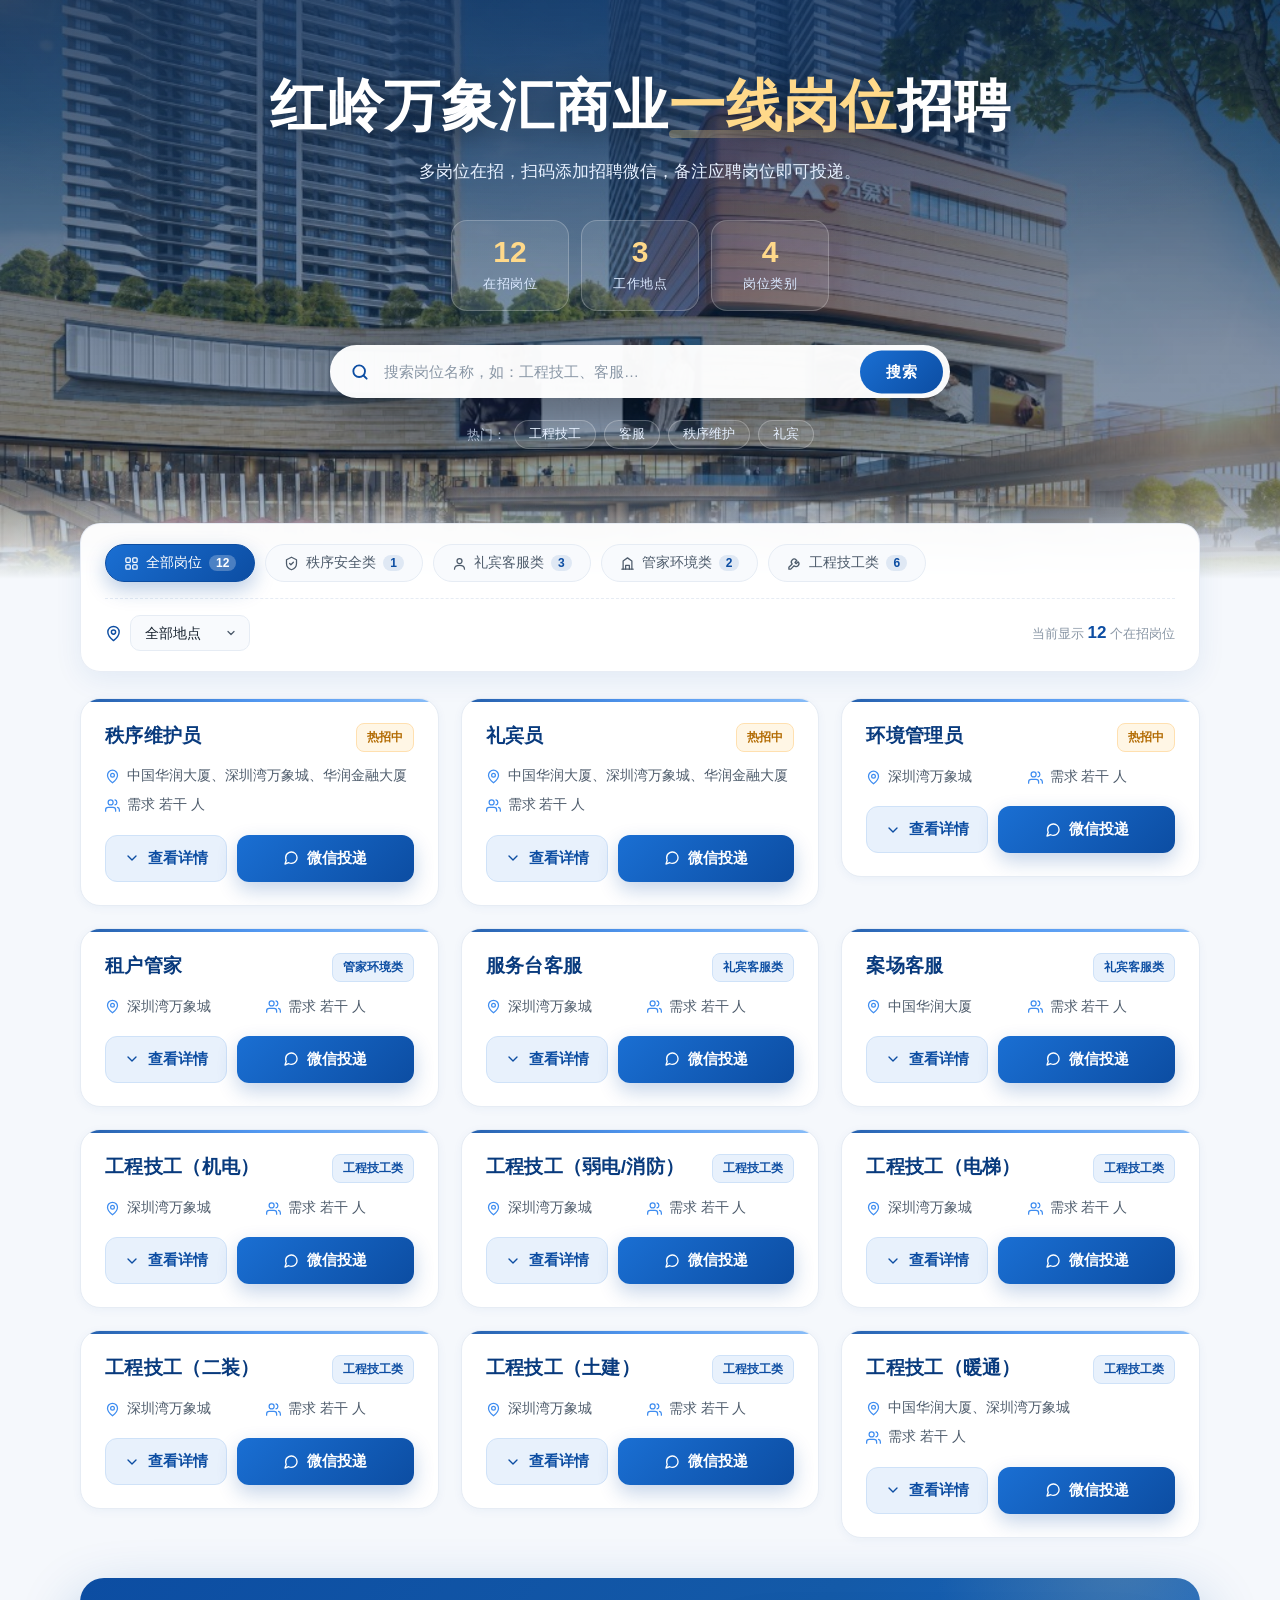
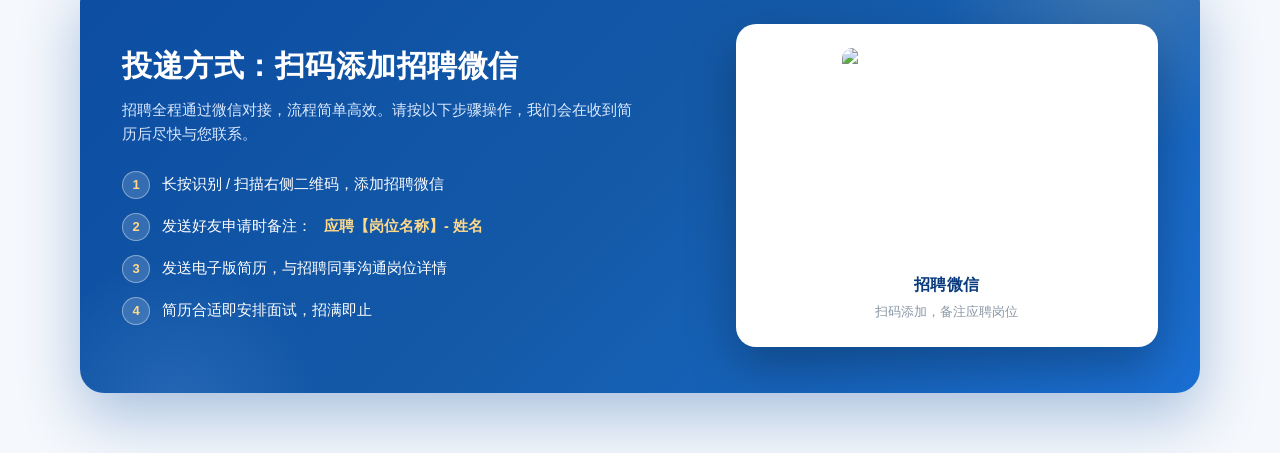
==== commit 8e7d747e: "Update hero background: index.html" ====
--- a/index.html
+++ b/index.html
@@ -178,9 +178,9 @@
             color: #fff;
             padding: calc(72px + var(--safe-top)) 22px 130px;
             background:
-                radial-gradient(120% 80% at 50% 0%, rgba(26, 111, 211, 0.35) 0%, transparent 60%),
-                linear-gradient(180deg, rgba(4, 22, 50, 0.88) 0%, rgba(6, 34, 72, 0.68) 50%, rgba(10, 46, 92, 0.42) 100%),
-                url("https://aka.doubaocdn.com/s/ggFXIgOr6N") center 30% / cover no-repeat;
+                radial-gradient(120% 80% at 50% 0%, rgba(12, 77, 162, 0.28) 0%, transparent 58%),
+                linear-gradient(180deg, rgba(4, 22, 50, 0.72) 0%, rgba(6, 34, 72, 0.55) 48%, rgba(10, 46, 92, 0.42) 100%),
+                url("assets/hero-bg.jpg") center 40% / cover no-repeat;
             text-align: center;
             overflow: hidden;
         }
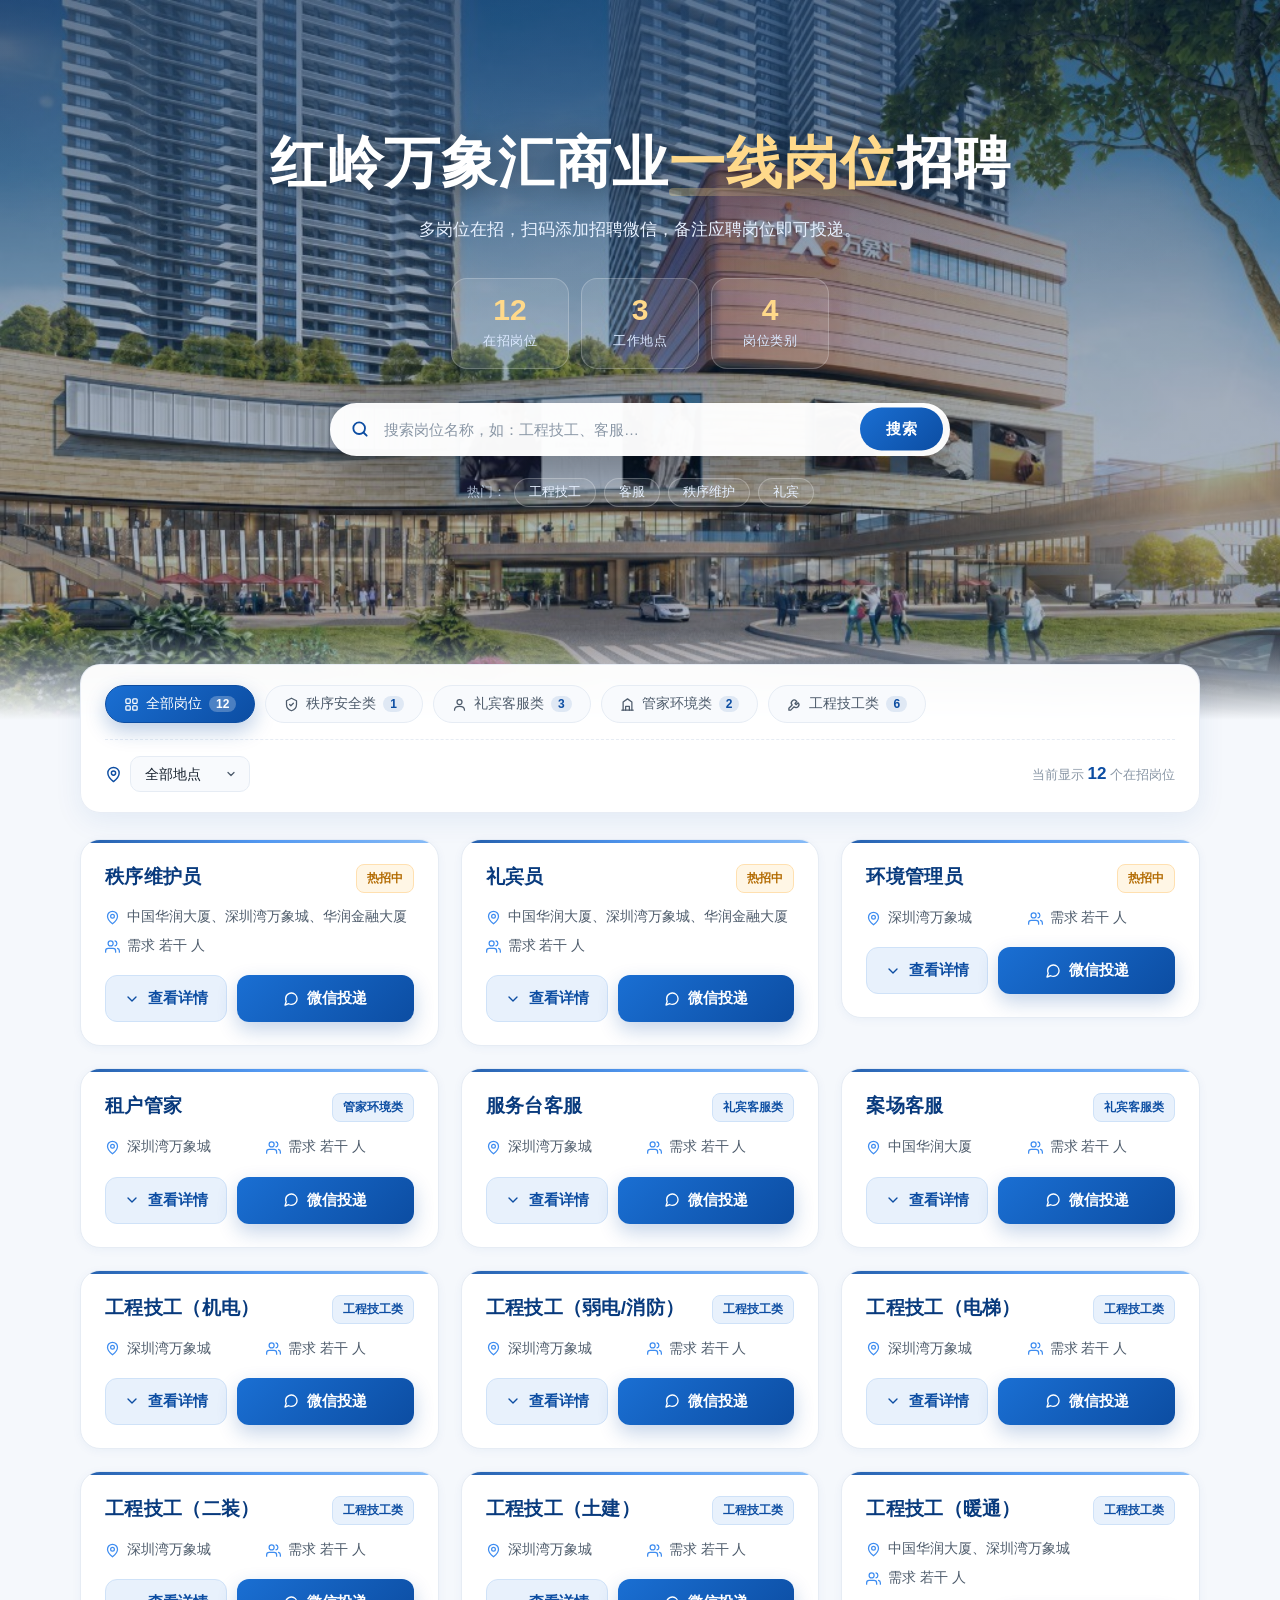
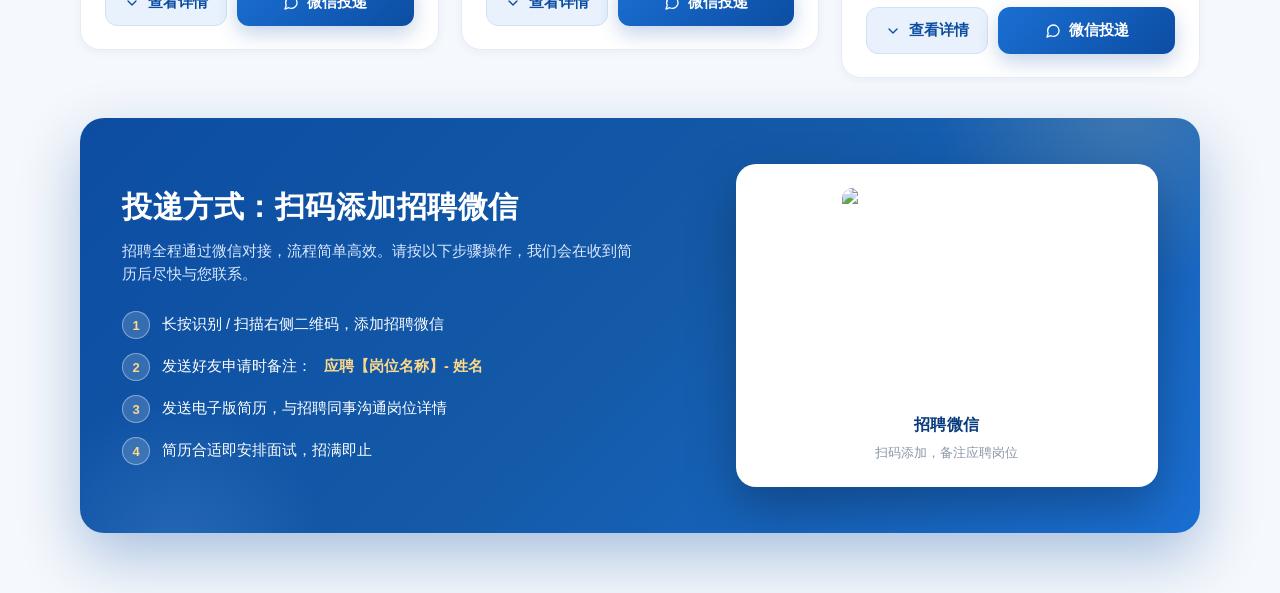
==== commit 37d05bb7: "Show more of hero MixC background" ====
--- a/index.html
+++ b/index.html
@@ -176,13 +176,19 @@
         .hero {
             position: relative;
             color: #fff;
-            padding: calc(72px + var(--safe-top)) 22px 130px;
+            /* 尽量接近原图 16:9，抬高首屏少裁切 */
+            min-height: clamp(520px, 56.25vw, 720px);
+            padding: calc(56px + var(--safe-top)) 22px 140px;
+            display: flex;
+            align-items: center;
+            justify-content: center;
             background:
-                radial-gradient(120% 80% at 50% 0%, rgba(12, 77, 162, 0.28) 0%, transparent 58%),
-                linear-gradient(180deg, rgba(4, 22, 50, 0.72) 0%, rgba(6, 34, 72, 0.55) 48%, rgba(10, 46, 92, 0.42) 100%),
-                url("assets/hero-bg.jpg") center 40% / cover no-repeat;
+                radial-gradient(120% 80% at 50% 0%, rgba(12, 77, 162, 0.18) 0%, transparent 58%),
+                linear-gradient(180deg, rgba(4, 22, 50, 0.55) 0%, rgba(6, 34, 72, 0.38) 45%, rgba(10, 46, 92, 0.32) 100%),
+                url("assets/hero-bg.jpg") center center / cover no-repeat;
             text-align: center;
             overflow: hidden;
+            box-sizing: border-box;
         }
         .hero::after {
             content: "";
@@ -1051,7 +1057,8 @@
         @media (max-width: 768px) {
             .container { padding: 0 16px; }
             .hero {
-                padding: calc(52px + var(--safe-top)) 18px 110px;
+                min-height: clamp(460px, 72vw, 620px);
+                padding: calc(48px + var(--safe-top)) 18px 120px;
             }
             .hero-stats { gap: 8px; }
             .hero-stat {
@@ -1107,7 +1114,10 @@
             }
         }
         @media (max-width: 480px) {
-            .hero { padding: calc(44px + var(--safe-top)) 16px 100px; }
+            .hero {
+                min-height: clamp(420px, 88vw, 560px);
+                padding: calc(40px + var(--safe-top)) 16px 108px;
+            }
             .hero-sub { margin-bottom: 26px; }
             .hero-stats { margin-bottom: 26px; }
             .hero-stat {
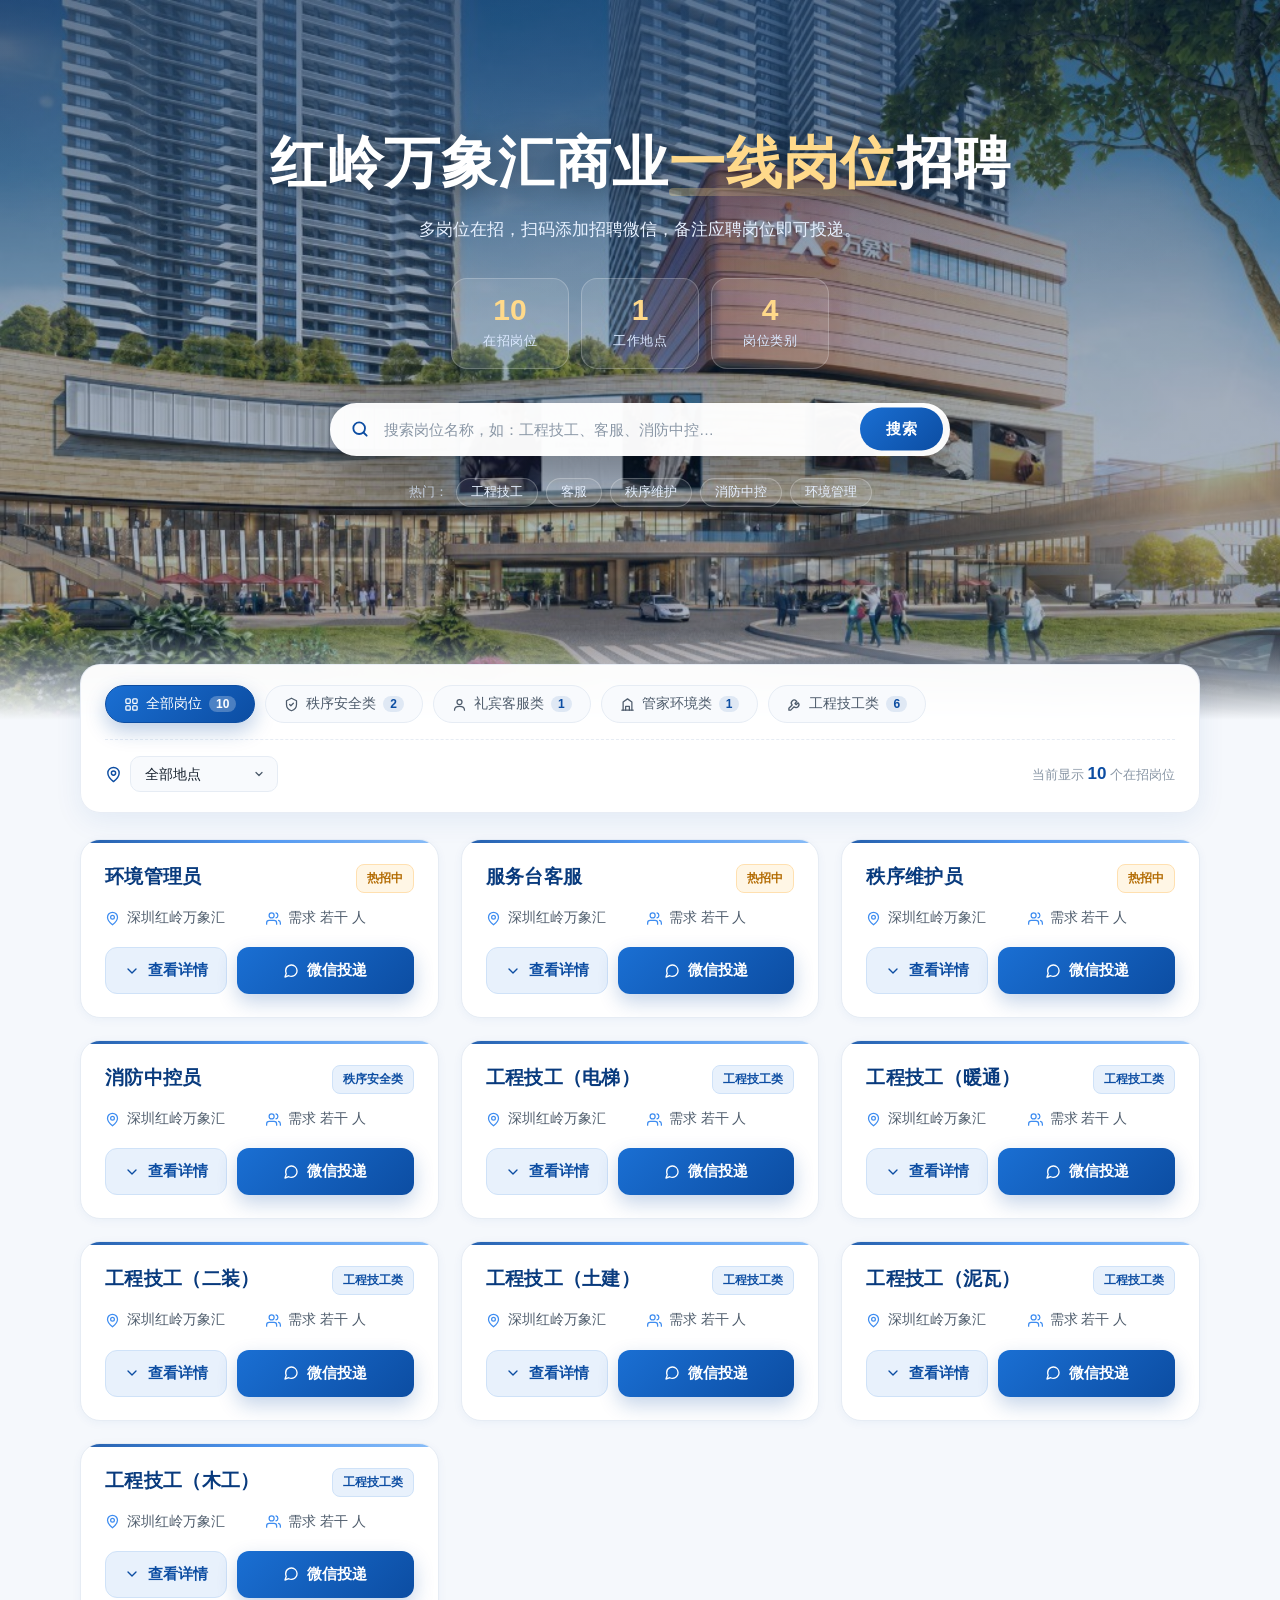
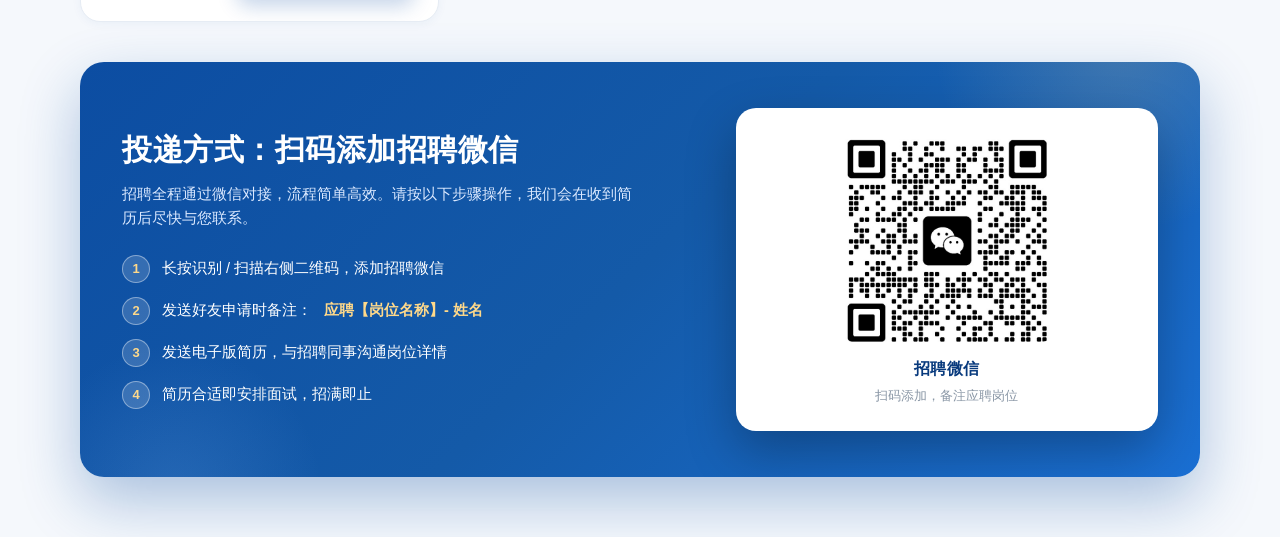
==== commit d94df1d5: "Replace WeChat QR with cropped code only" ====
--- a/index.html
+++ b/index.html
@@ -1292,7 +1292,7 @@
                 </ul>
             </div>
             <div class="qr-box">
-                <img id="applyQrImg" src="https://aka.doubaocdn.com/s/7hiVuwWQVt" alt="招聘微信二维码" loading="lazy">
+                <img id="applyQrImg" src="assets/wechat-qr.png" alt="招聘微信二维码" loading="lazy">
                 <div class="qr-title" id="applyQrTitle">招聘微信</div>
                 <div class="qr-tip" id="applyQrTip">扫码添加，备注应聘岗位</div>
             </div>
@@ -1311,7 +1311,7 @@
             <span class="modal-badge" id="modalBadge">微信投递</span>
             <h3 id="modalTitle">扫码添加招聘微信</h3>
             <p class="modal-job-name" id="modalJobName"></p>
-            <img id="modalQrImg" src="https://aka.doubaocdn.com/s/7hiVuwWQVt" alt="招聘微信二维码">
+            <img id="modalQrImg" src="assets/wechat-qr.png" alt="招聘微信二维码">
             <div class="modal-tip">长按识别二维码添加招聘微信<br>备注：应聘【<b id="modalJobTip"></b>】- 姓名</div>
         </div>
     </div>
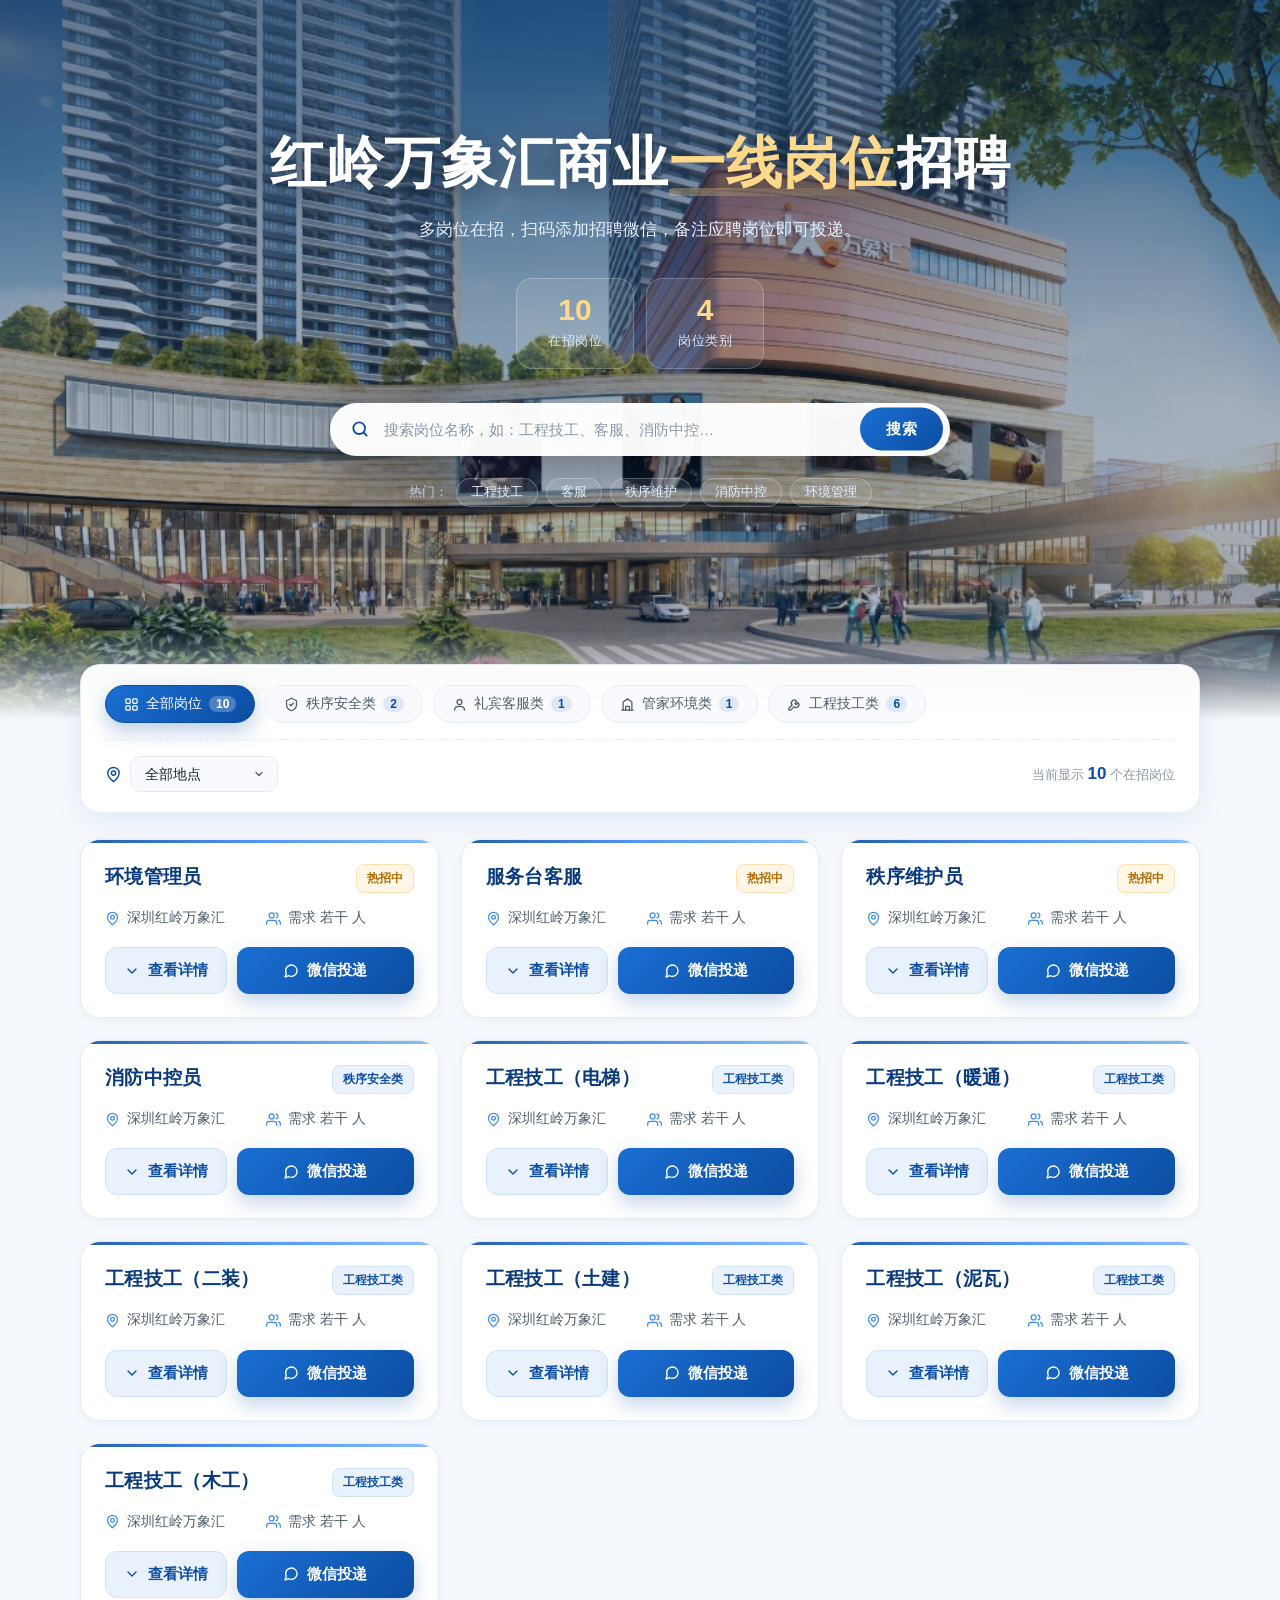
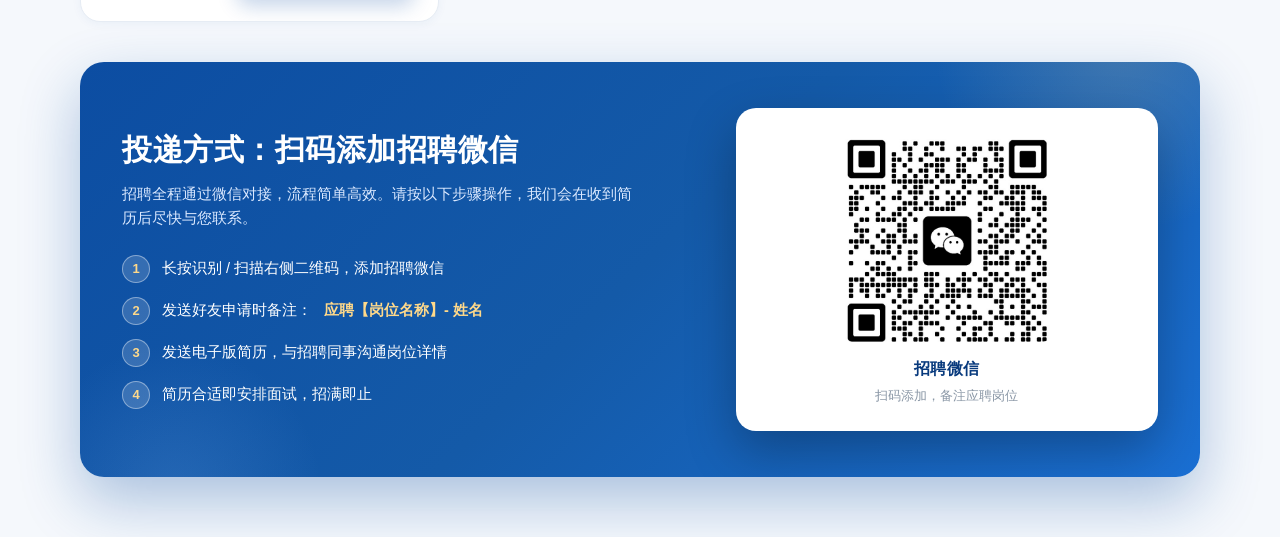
==== commit 910b9b9d: "Remove hero work-location stat card" ====
--- a/index.html
+++ b/index.html
@@ -5,8 +5,11 @@
     <meta name="viewport" content="width=device-width, initial-scale=1.0, viewport-fit=cover">
     <meta name="theme-color" content="#0c4da2">
     <meta name="site-data" content="data/site.json">
-    <meta name="description" content="深圳湾商业一线岗位招聘，中国华润大厦、深圳湾万象城、华润金融大厦多岗位在招。">
-    <title>深圳湾商业一线岗位招聘 | 中国华润大厦·深圳湾万象城·华润金融大厦</title>
+    <meta name="description" content="红岭万象汇商业一线岗位招聘，深圳红岭万象汇多岗位在招，扫码添加招聘微信即可投递。">
+    <meta property="og:title" content="红岭万象汇商业一线岗位招聘 | 深圳红岭万象汇">
+    <meta property="og:description" content="红岭万象汇商业一线岗位招聘，深圳红岭万象汇多岗位在招，扫码添加招聘微信即可投递。">
+    <meta property="og:type" content="website">
+    <title>红岭万象汇商业一线岗位招聘 | 深圳红岭万象汇</title>
     <style>
         /* ===== 设计令牌 ===== */
         * {
@@ -1189,7 +1192,7 @@
         <div class="sticky-inner">
             <div class="sticky-brand">
                 <span class="dot"></span>
-                <span id="stickyBrandText">深圳湾招聘</span>
+                <span id="stickyBrandText">红岭万象汇招聘</span>
             </div>
             <div class="sticky-search">
                 <svg viewBox="0 0 24 24" fill="none" stroke-width="2.2" stroke-linecap="round" stroke-linejoin="round"><circle cx="11" cy="11" r="7"/><path d="m20 20-3.5-3.5"/></svg>
@@ -1203,11 +1206,10 @@
     <!-- ===== Hero 首屏（已删除图一标签） ===== -->
     <header class="hero" id="hero">
         <div class="hero-inner">
-            <h1 id="heroTitle">深圳湾商业<em>一线岗位</em>招聘</h1>
+            <h1 id="heroTitle">红岭万象汇商业<em>一线岗位</em>招聘</h1>
             <p class="hero-sub" id="heroSub">多岗位在招，扫码添加招聘微信，备注应聘岗位即可投递。</p>
             <div class="hero-stats">
                 <div class="hero-stat"><b id="statJobs">12</b><span>在招岗位</span></div>
-                <div class="hero-stat"><b id="statLocations">3</b><span>工作地点</span></div>
                 <div class="hero-stat"><b id="statCategories">4</b><span>岗位类别</span></div>
             </div>
             <div class="hero-search">
@@ -1262,9 +1264,7 @@
                         <svg viewBox="0 0 24 24" fill="none" stroke-width="2" stroke-linecap="round" stroke-linejoin="round"><path d="M20 10c0 6-8 12-8 12S4 16 4 10a8 8 0 1 1 16 0z"/><circle cx="12" cy="10" r="3"/></svg>
                         <select id="locationFilter" aria-label="按工作地点筛选">
                             <option value="">全部地点</option>
-                            <option value="中国华润大厦">中国华润大厦</option>
-                            <option value="深圳湾万象城">深圳湾万象城</option>
-                            <option value="华润金融大厦">华润金融大厦</option>
+                            <option value="深圳红岭万象汇">深圳红岭万象汇</option>
                         </select>
                     </div>
                     <button class="reset-btn" id="resetBtn">
@@ -1374,6 +1374,17 @@
 
         function applySiteCopy(site) {
             document.title = site.siteTitle || document.title;
+            var desc = site.siteDescription || '';
+            if (desc) {
+                var metaDesc = document.querySelector('meta[name="description"]');
+                if (metaDesc) metaDesc.setAttribute('content', desc);
+                var ogDesc = document.querySelector('meta[property="og:description"]');
+                if (ogDesc) ogDesc.setAttribute('content', desc);
+            }
+            if (site.siteTitle) {
+                var ogTitle = document.querySelector('meta[property="og:title"]');
+                if (ogTitle) ogTitle.setAttribute('content', site.siteTitle);
+            }
             const brand = document.getElementById('stickyBrandText');
             if (brand && site.stickyBrand) brand.textContent = site.stickyBrand;
             const heroTitle = document.getElementById('heroTitle');
@@ -1451,8 +1462,14 @@
             const qrImg = document.getElementById('applyQrImg');
             const modalQr = document.getElementById('modalQrImg');
             if (apply.qrImage) {
-                if (qrImg) { qrImg.src = apply.qrImage; qrImg.alt = '招聘微信二维码'; }
-                if (modalQr) { modalQr.src = apply.qrImage; modalQr.alt = '招聘微信二维码'; }
+                var qrSrc = apply.qrImage;
+                var dataMeta = document.querySelector('meta[name="site-data"]');
+                if (dataMeta && dataMeta.content && qrSrc.indexOf('://') < 0) {
+                    // data/site.json → assets/... ；../data/site.json → ../assets/...
+                    qrSrc = dataMeta.content.replace(/[^/]*$/, '').replace(/data\/?$/, '') + qrSrc.replace(/^\.\//, '');
+                }
+                if (qrImg) { qrImg.src = qrSrc; qrImg.alt = '招聘微信二维码'; }
+                if (modalQr) { modalQr.src = qrSrc; modalQr.alt = '招聘微信二维码'; }
             }
             const qrTitle = document.getElementById('applyQrTitle');
             if (qrTitle && apply.qrTitle) qrTitle.textContent = apply.qrTitle;
